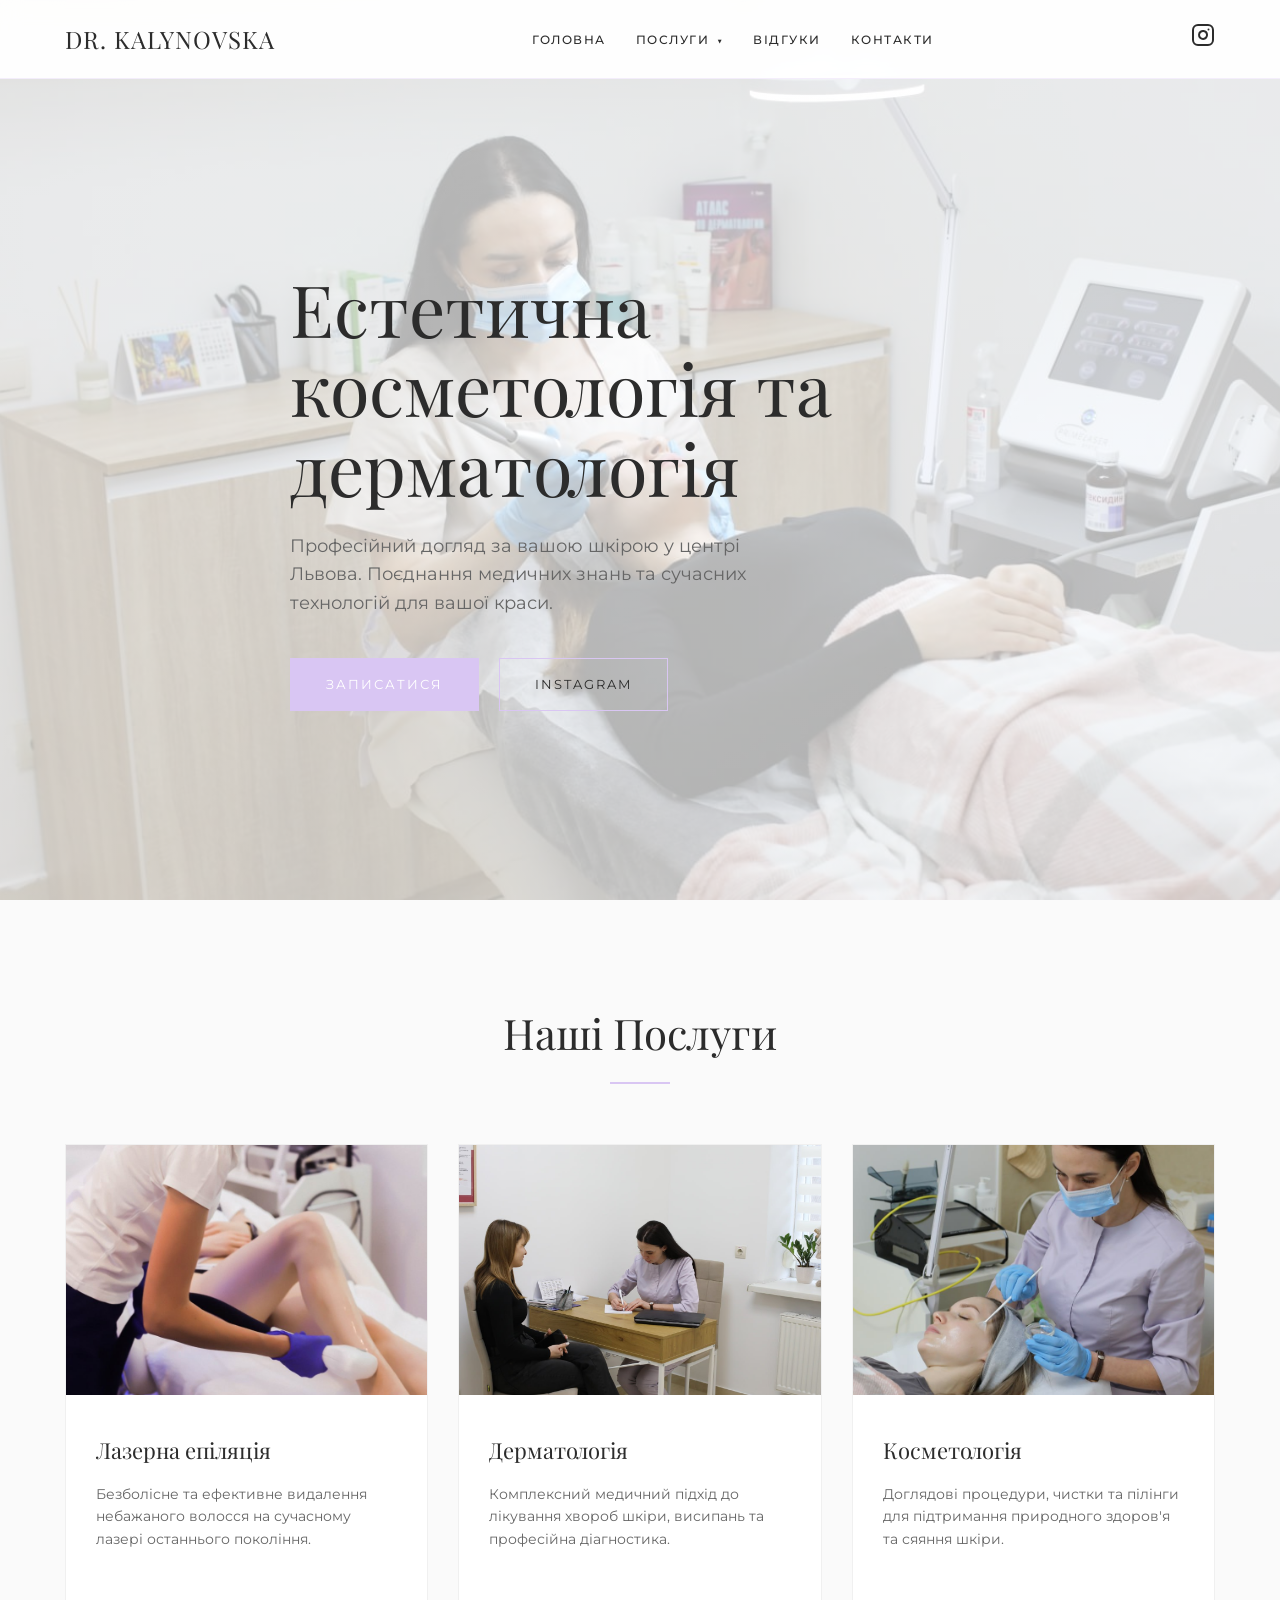
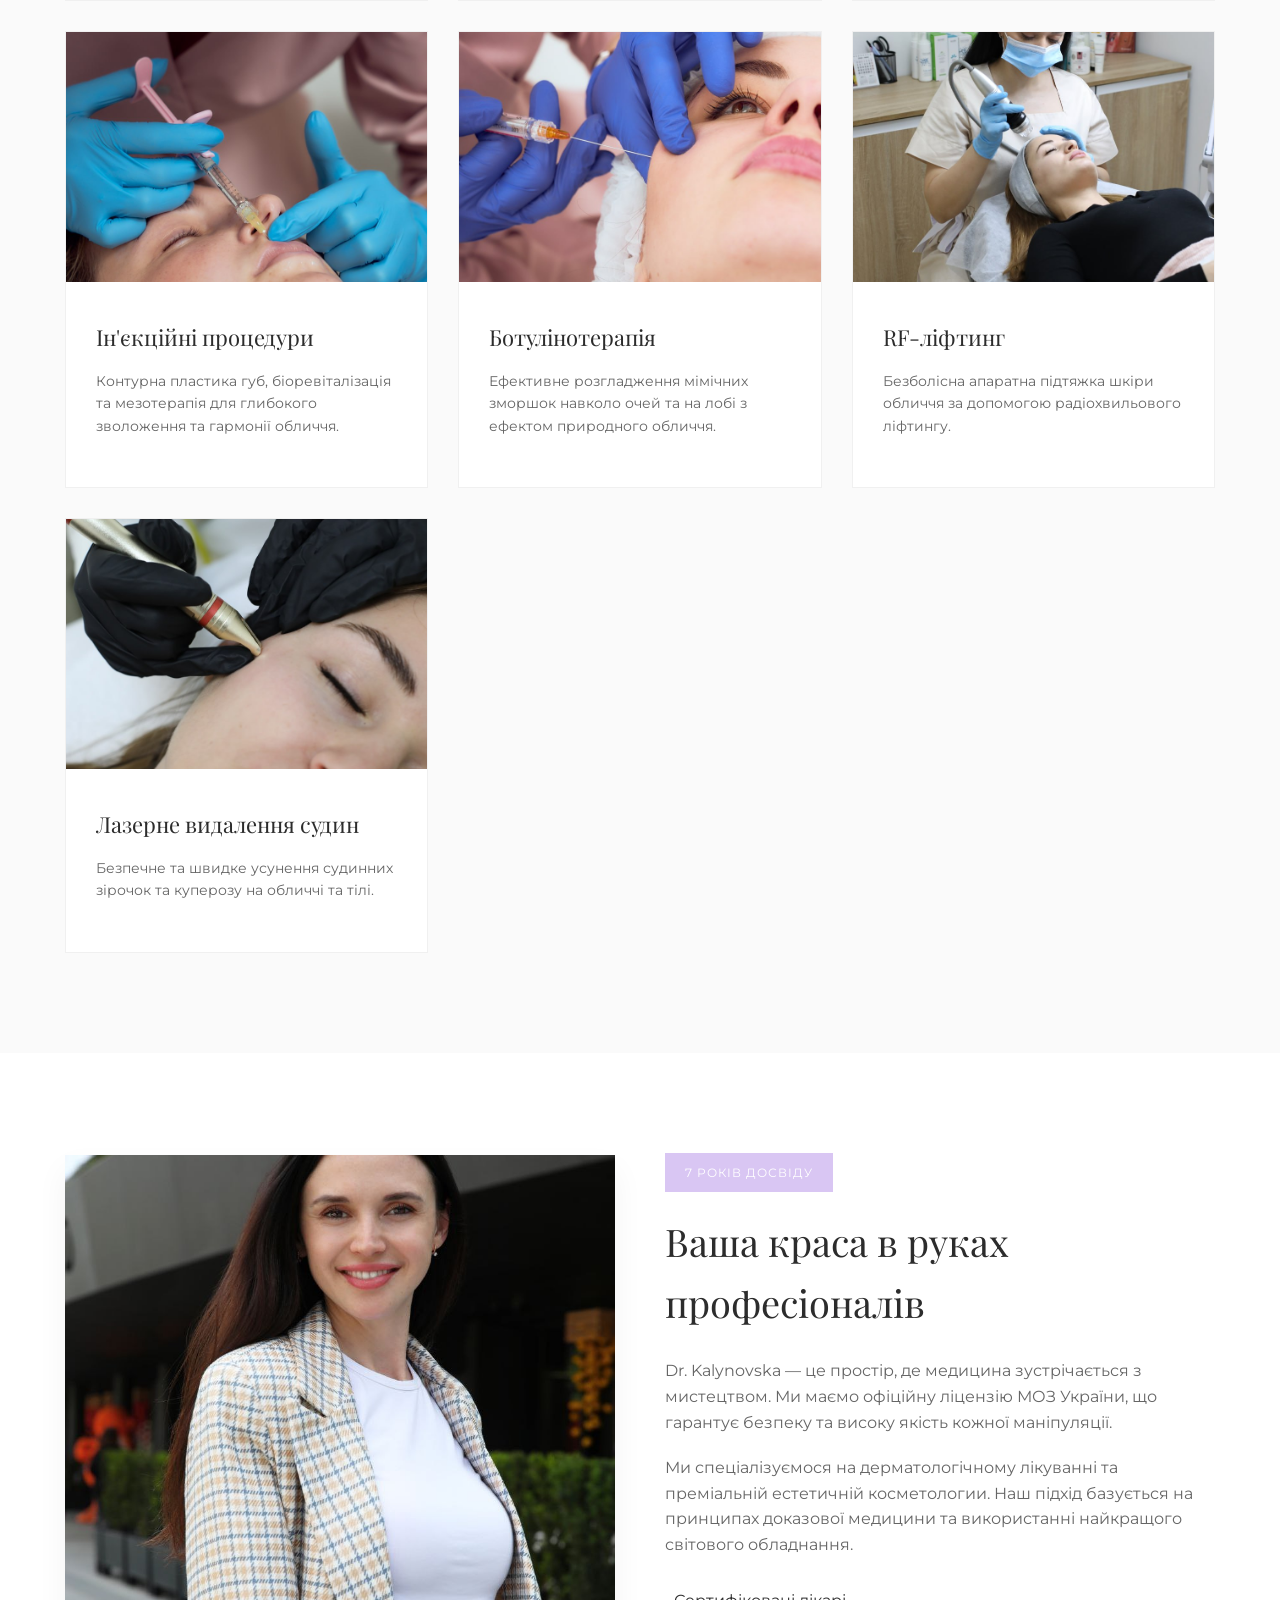
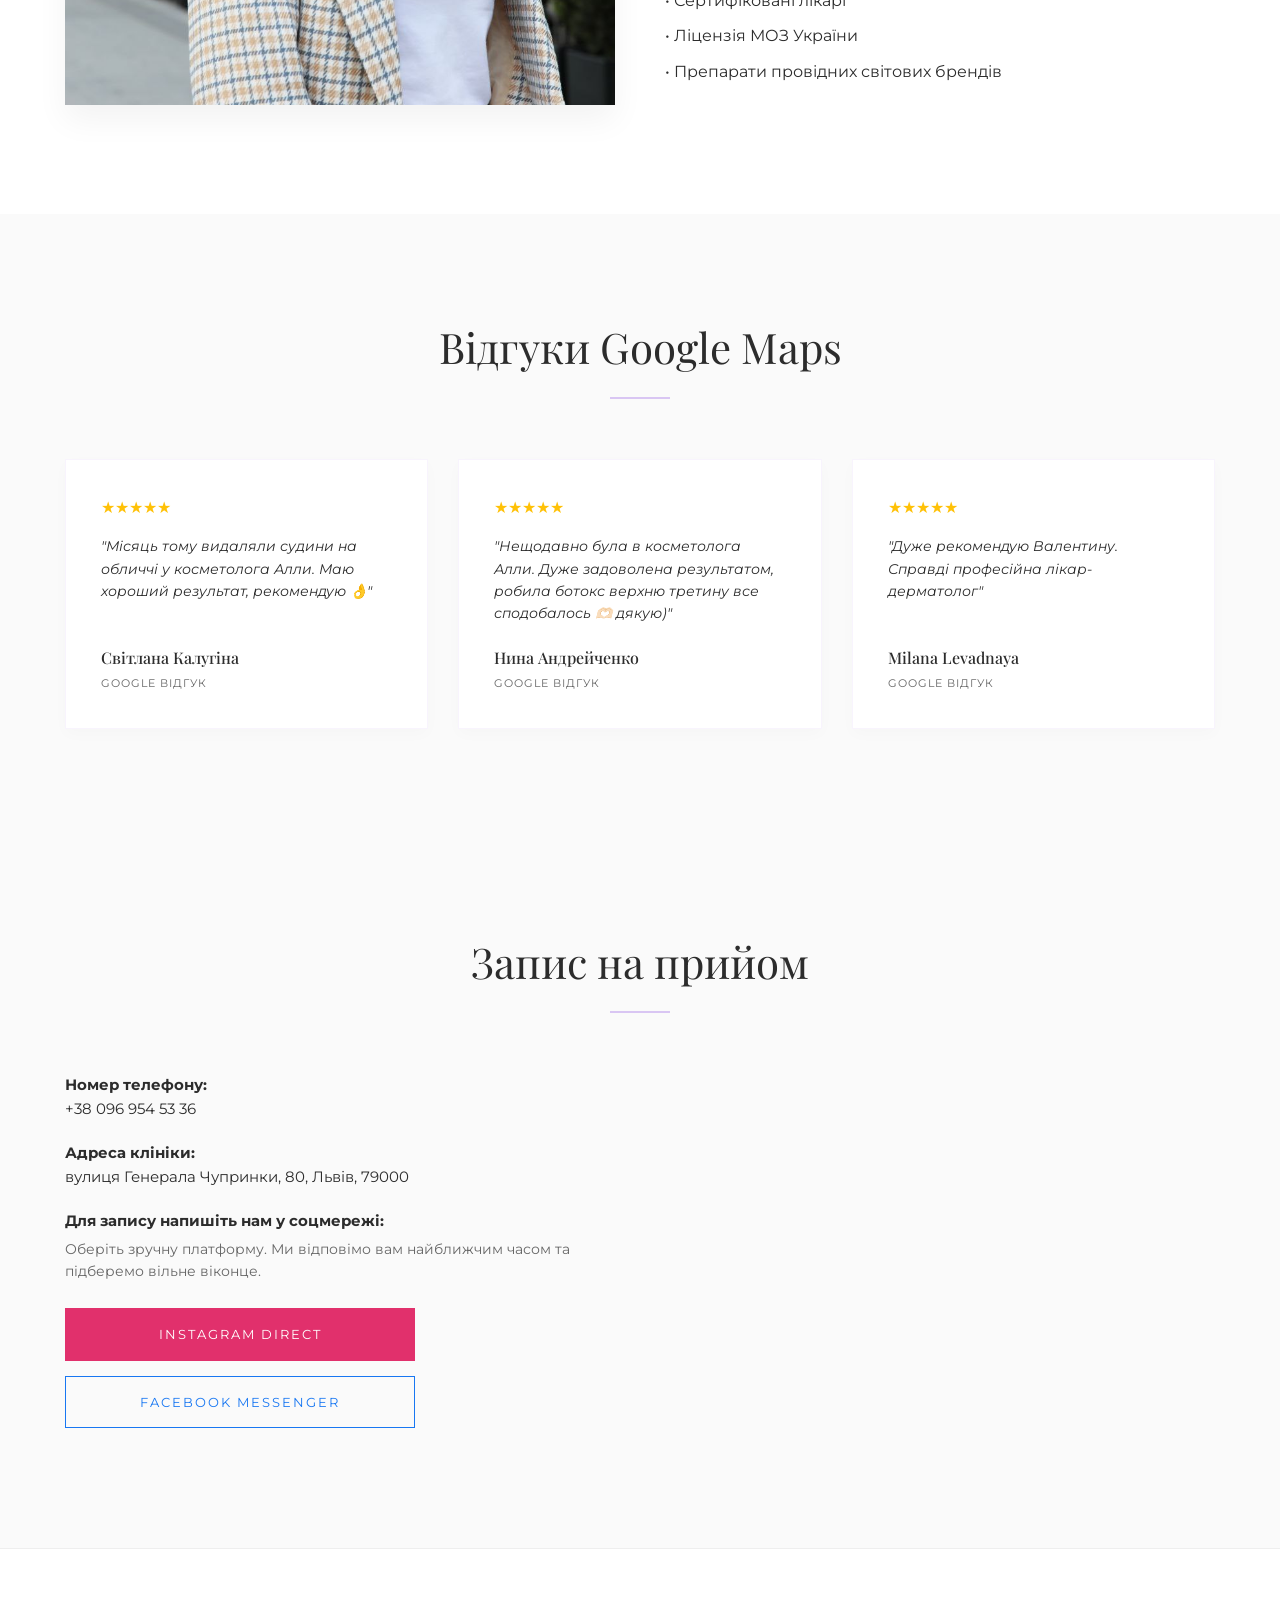
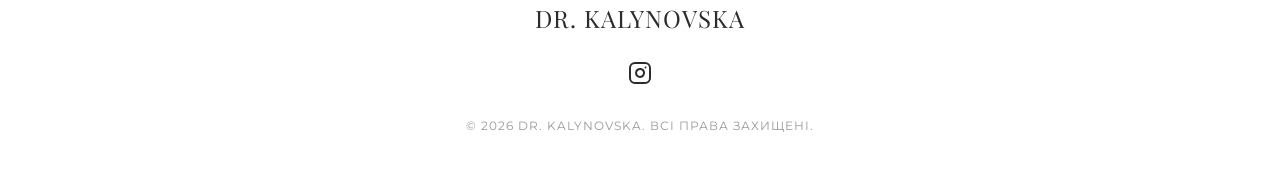
==== index.html @ 3ade848c "Add files via upload" ====
﻿<!DOCTYPE html>
<html lang="uk">

<head>
    <meta charset="UTF-8">
    <meta name="viewport" content="width=device-width, initial-scale=1.0">
    <title>Dr. Kalynovska | Косметологія та Дерматологія Львів</title>
    <link rel="preconnect" href="https://fonts.googleapis.com">
    <link rel="preconnect" href="https://fonts.gstatic.com" crossorigin>
    <link href="https://fonts.googleapis.com/css2?family=Montserrat:wght@300;400;500&family=Playfair+Display:ital,wght@0,400;0,600;1,400&display=swap" rel="stylesheet">
    <link rel="stylesheet" href="style.css">
</head>

<body>
    <nav>
        <div class="container nav-container">
            <a href="index.html" class="logo">DR. KALYNOVSKA</a>

            <div class="menu-toggle" id="mobile-menu">
                <span class="bar"></span>
                <span class="bar"></span>
                <span class="bar"></span>
            </div>

            <ul class="nav-links">
                <li><a href="index.html">Головна</a></li>
                <li class="dropdown">
                    <a href="services/index.html" class="dropdown-toggle">Послуги <span class="arrow">▼</span></a>
                    <ul class="dropdown-menu">
                        <li><a href="services/laser-epilation.html">Лазерна епіляція</a></li>
                        <li><a href="services/dermatology.html">Дерматологія</a></li>
                        <li><a href="services/cosmetology.html">Косметологія</a></li>
                        <li><a href="services/injections.html">Ін'єкційні процедури</a></li>
                        <li><a href="services/botox.html">Ботулінотерапія</a></li>
                        <li><a href="services/rf-lifting.html">RF-ліфтинг</a></li>
                        <li><a href="services/vessel-removal.html">Видалення судин</a></li>
                    </ul>
                </li>
                <li><a href="#reviews">Відгуки</a></li>
                <li><a href="#contact">Контакти</a></li>
            </ul>

            <a href="https://www.instagram.com/dr.kalynovska_/" target="_blank" class="instagram-link">
                <svg width="24" height="24" viewBox="0 0 24 24" fill="none" stroke="currentColor" stroke-width="2" stroke-linecap="round" stroke-linejoin="round">
                    <rect x="2" y="2" width="20" height="20" rx="5" ry="5"></rect>
                    <path d="M16 11.37A4 4 0 1 1 12.63 8 4 4 0 0 1 16 11.37z"></path>
                    <line x1="17.5" y1="6.5" x2="17.51" y2="6.5"></line>
                </svg>
            </a>
        </div>
    </nav>

    <section class="hero" style="background: linear-gradient(rgba(255, 255, 255, 0.7), rgba(255, 255, 255, 0.7)), url('photos.jpg/3.jpg') center/cover;">
        <div class="container">
            <div class="hero-content reveal">
                <h1>Естетична косметологія та дерматологія</h1>
                <p>Професійний догляд за вашою шкірою у центрі Львова. Поєднання медичних знань та сучасних технологій для вашої краси.</p>
                <div class="hero-btns">
                    <a href="#contact" class="btn btn-primary">Записатися</a>
                    <a href="https://www.instagram.com/dr.kalynovska_/" target="_blank" class="btn btn-outline">Instagram</a>
                </div>
            </div>
        </div>
    </section>

    <section id="services" class="services section-padding">
        <div class="container">
            <div class="section-title reveal">
                <h2>Наші Послуги</h2>
                <div class="divider"></div>
            </div>

            <div class="services-grid">
                <a href="services/laser-epilation.html" class="service-card reveal">
                    <img src="photos.jpg/9.jpg" alt="Лазерна епіляція" class="service-img">
                    <div class="service-info">
                        <h3>Лазерна епіляція</h3>
                        <p>Безболісне та ефективне видалення небажаного волосся на сучасному лазері останнього покоління.</p>
                    </div>
                </a>

                <a href="services/dermatology.html" class="service-card reveal">
                    <img src="photos.jpg/5.jpg" alt="Дерматологія" class="service-img">
                    <div class="service-info">
                        <h3>Дерматологія</h3>
                        <p>Комплексний медичний підхід до лікування хвороб шкіри, висипань та професійна діагностика.</p>
                    </div>
                </a>

                <a href="services/cosmetology.html" class="service-card reveal">
                    <img src="photos.jpg/1.jpg" alt="Косметологія" class="service-img">
                    <div class="service-info">
                        <h3>Косметологія</h3>
                        <p>Доглядові процедури, чистки та пілінги для підтримання природного здоров'я та сяяння шкіри.</p>
                    </div>
                </a>

                <a href="services/injections.html" class="service-card reveal">
                    <img src="photos.jpg/16.jpg" alt="Ін'єкційні процедури" class="service-img">
                    <div class="service-info">
                        <h3>Ін'єкційні процедури</h3>
                        <p>Контурна пластика губ, біоревіталізація та мезотерапія для глибокого зволоження та гармонії обличчя.</p>
                    </div>
                </a>

                <a href="services/botox.html" class="service-card reveal">
                    <img src="photos.jpg/18.jpg" alt="Ботулінотерапія" class="service-img">
                    <div class="service-info">
                        <h3>Ботулінотерапія</h3>
                        <p>Ефективне розгладження мімічних зморшок навколо очей та на лобі з ефектом природного обличчя.</p>
                    </div>
                </a>

                <a href="services/rf-lifting.html" class="service-card reveal">
                    <img src="photos.jpg/7.jpg" alt="RF-ліфтинг" class="service-img">
                    <div class="service-info">
                        <h3>RF-ліфтинг</h3>
                        <p>Безболісна апаратна підтяжка шкіри обличчя за допомогою радіохвильового ліфтингу.</p>
                    </div>
                </a>

                <a href="services/vessel-removal.html" class="service-card reveal">
                    <img src="photos.jpg/6.jpg" alt="Видалення судин" class="service-img">
                    <div class="service-info">
                        <h3>Лазерне видалення судин</h3>
                        <p>Безпечне та швидке усунення судинних зірочок та куперозу на обличчі та тілі.</p>
                    </div>
                </a>
            </div>
        </div>
    </section>

    <section id="about" class="section-padding">
        <div class="container">
            <div class="about">
                <div class="about-image reveal">
                    <img src="photos.jpg/11.jpg" alt="Dr. Kalynovska">
                </div>
                <div class="about-text reveal">
                    <span class="experience-badge">7 РОКІВ ДОСВІДУ</span>
                    <h2>Ваша краса в руках професіоналів</h2>
                    <p>Dr. Kalynovska — це простір, де медицина зустрічається з мистецтвом. Ми маємо офіційну ліцензію МОЗ України, що гарантує безпеку та високу якість кожної маніпуляції.</p>
                    <p>Ми спеціалізуємося на дерматологічному лікуванні та преміальній естетичній косметологии. Наш підхід базується на принципах доказової медицини та використанні найкращого світового обладнання.</p>
                    <ul>
                        <li>• Сертифіковані лікарі</li>
                        <li>• Ліцензія МОЗ України</li>
                        <li>• Препарати провідних світових брендів</li>
                    </ul>
                </div>
            </div>
        </div>
    </section>

    <section id="reviews" class="reviews-section section-padding">
        <div class="container">
            <div class="section-title reveal">
                <h2>Відгуки Google Maps</h2>
                <div class="divider"></div>
            </div>
            
            <div class="reviews-grid">
                <div class="review-card reveal">
                    <div class="review-stars">★★★★★</div>
                    <p class="review-text">"Місяць тому видаляли судини на обличчі у косметолога Алли. Маю хороший результат, рекомендую 👌"</p>
                    <h4 class="review-author">Світлана Калугіна</h4>
                    <span class="review-date">Google відгук</span>
                </div>

                <div class="review-card reveal">
                    <div class="review-stars">★★★★★</div>
                    <p class="review-text">"Нещодавно була в косметолога Алли. Дуже задоволена результатом, робила ботокс верхню третину все сподобалось 🫶🏻 дякую)"</p>
                    <h4 class="review-author">Нина Андрейченко</h4>
                    <span class="review-date">Google відгук</span>
                </div>

                <div class="review-card reveal">
                    <div class="review-stars">★★★★★</div>
                    <p class="review-text">"Дуже рекомендую Валентину. Справді професійна лікар-дерматолог"</p>
                    <h4 class="review-author">Milana Levadnaya</h4>
                    <span class="review-date">Google відгук</span>
                </div>
            </div>
        </div>
    </section>

    <section id="contact" class="contact section-padding">
        <div class="container">
            <div class="section-title reveal">
                <h2>Запис на прийом</h2>
                <div class="divider"></div>
            </div>

            <div class="contact-container">
                <div class="contact-info reveal">
                    <div class="info-item">
                        <strong>Номер телефону:</strong><br>
                        <a href="tel:+380969545336">+38 096 954 53 36</a>
                    </div>
                    <div class="info-item">
                        <strong>Адреса клініки:</strong><br>
                        вулиця Генерала Чупринки, 80, Львів, 79000
                    </div>
                    <div class="info-item">
                        <strong>Для запису напишіть нам у соцмережі:</strong><br>
                        <p class="contact-desc">Оберіть зручну платформу. Ми відповімо вам найближчим часом та підберемо вільне віконце.</p>
                        <div class="cta-social-btns">
                            <a href="https://www.instagram.com/dr.kalynovska_/" target="_blank" class="btn btn-primary btn-insta">Instagram Direct</a>
                            <a href="https://www.facebook.com/dr.kalynovska/?ref=NONE_xav_ig_profile_page_web#" target="_blank" class="btn btn-outline btn-fb">Facebook Messenger</a>
                        </div>
                    </div>
                </div>

                <div class="contact-map reveal">
                    <div class="map-container">
                        <iframe src="https://www.google.com/maps/embed?pb=!1m18!1m12!1m3!1d2573.575631248!2d24.004169576856!3d49.83162793132717!2m3!1f0!2f0!3f0!3m2!1i1024!2i768!4f13.1!3m3!1m2!1s0x473add70140e9d4d%3A0x6a2c27076878b668!2z0LLRg9C70LjRhtGPINCT0LXQvdC10YDQsNC70LAg0KfRg9C_0YDQuNC90LrQuCwgODAsINCb0YzQstGW0LIsINCb0YzQstGW0LLRgdGM0LrQsCDQvtCx0LvQsNGB0YLRjCwgNzkwMDA!5e0!3m2!1suk!2sua!4v1700000000000!5m2!1suk!2sua" width="100%" height="100%" allowfullscreen="" loading="lazy"></iframe>
                    </div>
                </div>
            </div>
        </div>
    </section>

    <footer>
        <div class="container">
            <div class="logo">DR. KALYNOVSKA</div>
            <div class="social-links">
                <a href="https://www.instagram.com/dr.kalynovska_/" target="_blank" class="instagram-link">
                    <svg width="24" height="24" viewBox="0 0 24 24" fill="none" stroke="currentColor" stroke-width="2" stroke-linecap="round" stroke-linejoin="round">
                        <rect x="2" y="2" width="20" height="20" rx="5" ry="5"></rect>
                        <path d="M16 11.37A4 4 0 1 1 12.63 8 4 4 0 0 1 16 11.37z"></path>
                        <line x1="17.5" y1="6.5" x2="17.51" y2="6.5"></line>
                    </svg>
                </a>
            </div>
            <p>© 2026 DR. KALYNOVSKA. ВСІ ПРАВА ЗАХИЩЕНІ.</p>
        </div>
    </footer>

    <script src="script.js"></script>
</body>

</html>
---- style.css ----
/* Root Variables */
:root {
    --primary-white: #ffffff;
    --accent-purple: #d9c6f3;
    --accent-purple-dark: #c4ade6;
    --text-dark: #2c2c2c;
    --text-gray: #666666;
    --bg-soft: #fafafa;
    --transition: all 0.4s cubic-bezier(0.165, 0.84, 0.44, 1);
}

/* Global */
* {
    margin: 0;
    padding: 0;
    box-sizing: border-box;
}

body {
    font-family: 'Montserrat', sans-serif;
    color: var(--text-dark);
    background-color: var(--primary-white);
    line-height: 1.6;
    overflow-x: hidden;
}

h1,
h2,
h3 {
    font-family: 'Playfair Display', serif;
    font-weight: 400;
}

a {
    text-decoration: none;
    color: inherit;
    transition: var(--transition);
}

ul {
    list-style: none;
}

.container {
    max-width: 1200px;
    margin: 0 auto;
    padding: 0 25px;
}

.section-padding {
    padding: 100px 0;
}

.btn {
    display: inline-block;
    padding: 15px 35px;
    border-radius: 0;
    font-size: 13px;
    letter-spacing: 2px;
    text-transform: uppercase;
    cursor: pointer;
    transition: var(--transition);
    border: 1px solid transparent;
}

.btn-primary {
    background-color: var(--accent-purple);
    color: white;
}

.btn-primary:hover {
    background-color: var(--accent-purple-dark);
    transform: translateY(-2px);
}

.btn-outline {
    border: 1px solid var(--accent-purple);
    color: var(--text-dark);
}

.btn-outline:hover {
    background-color: var(--accent-purple);
    color: white;
}

.section-title {
    text-align: center;
    margin-bottom: 60px;
}

.section-title h2 {
    font-size: 42px;
    margin-bottom: 15px;
}

.section-title .divider {
    width: 60px;
    height: 2px;
    background: var(--accent-purple);
    margin: 0 auto;
}

/* Navigation */
nav {
    position: fixed;
    top: 0;
    width: 100%;
    padding: 20px 0;
    background: rgba(255, 255, 255, 0.95);
    backdrop-filter: blur(10px);
    z-index: 1000;
    border-bottom: 1px solid rgba(217, 198, 243, 0.3);
}

.nav-container {
    display: flex;
    justify-content: space-between;
    align-items: center;
}

.logo {
    font-family: 'Playfair Display', serif;
    font-size: 24px;
    letter-spacing: 1px;
}

.nav-links {
    display: flex;
    gap: 30px;
}

.nav-links a {
    font-size: 12px;
    text-transform: uppercase;
    letter-spacing: 1.5px;
    font-weight: 500;
}

.nav-links a:hover {
    color: var(--accent-purple-dark);
}

.menu-toggle {
    display: none;
}

/* Hero */
.hero {
    height: 100vh;
    display: flex;
    align-items: center;
    background: linear-gradient(rgba(255, 255, 255, 0.7), rgba(255, 255, 255, 0.7)),
        url('https://images.unsplash.com/photo-1512290923902-8a9f81dc236c?auto=format&fit=crop&q=80&w=2000') center/cover;
    padding-top: 80px;
}

.hero-content {
    max-width: 700px;
}

.hero h1 {
    font-size: clamp(40px, 6vw, 72px);
    line-height: 1.1;
    margin-bottom: 25px;
}

.hero p {
    font-size: 18px;
    color: var(--text-gray);
    margin-bottom: 40px;
    max-width: 500px;
}

.hero-btns {
    display: flex;
    gap: 20px;
}

/* Services */
.services {
    background-color: var(--bg-soft);
}

.services-grid {
    display: grid;
    grid-template-columns: repeat(auto-fit, minmax(350px, 1fr));
    gap: 30px;
}

.service-card {
    background: var(--primary-white);
    padding: 0;
    transition: var(--transition);
    overflow: hidden;
    border: 1px solid #f0f0f0;
}

.service-card:hover {
    transform: translateY(-10px);
    box-shadow: 0 20px 40px rgba(0, 0, 0, 0.05);
}

.service-img {
    height: 250px;
    background-color: #eee;
    width: 100%;
    object-fit: cover;
    background-position: center;
}

.service-info {
    padding: 30px;
}

.service-info h3 {
    font-size: 22px;
    margin-bottom: 15px;
}

.service-info p {
    font-size: 14px;
    color: var(--text-gray);
    margin-bottom: 20px;
}

/* Prices */
.price-section {
    background-color: var(--primary-white);
}

.price-table {
    max-width: 800px;
    margin: 0 auto;
}

.price-item {
    display: flex;
    justify-content: space-between;
    align-items: baseline;
    padding: 20px 0;
    border-bottom: 1px solid #eee;
}

.price-name {
    font-weight: 400;
    font-size: 17px;
}

.price-dots {
    flex-grow: 1;
    border-bottom: 1px dotted #ccc;
    margin: 0 15px;
}

.price-value {
    font-weight: 500;
    color: var(--text-dark);
}

/* About */
.about {
    display: flex;
    align-items: center;
    flex-wrap: wrap;
    gap: 50px;
}

.about-image {
    flex: 1;
    min-width: 300px;
    height: 600px;
    background: url('https://images.unsplash.com/photo-1594824476967-48c8b964273f?auto=format&fit=crop&q=80&w=1000') center/cover;
}

.about-text {
    flex: 1;
    min-width: 300px;
}

.experience-badge {
    display: inline-block;
    background: var(--accent-purple);
    color: white;
    padding: 10px 20px;
    margin-bottom: 20px;
    font-size: 12px;
    letter-spacing: 1px;
}

.about-text h2 {
    font-size: 38px;
    margin-bottom: 25px;
}

.about-text p {
    margin-bottom: 20px;
    color: var(--text-gray);
}

.about-text p:last-of-type {
    margin-bottom: 30px;
}

.about-text ul {
    margin-bottom: 30px;
}

.about-text li {
    margin-bottom: 10px;
}

/* Contact */
.contact {
    background-color: var(--bg-soft);
}

.contact-container {
    display: grid;
    grid-template-columns: 1fr 1fr;
    gap: 60px;
}

.contact-form input,
.contact-form textarea {
    width: 100%;
    padding: 15px;
    margin-bottom: 20px;
    border: 1px solid #ddd;
    background: transparent;
    font-family: inherit;
}

.contact-form input:focus,
.contact-form textarea:focus {
    outline: none;
    border-color: var(--accent-purple);
}

.contact-form .btn {
    width: 100%;
}

.contact-info h3 {
    margin-bottom: 20px;
}

.info-item {
    margin-bottom: 20px;
    font-size: 15px;
}

.map-container {
    height: 250px;
    width: 100%;
    margin-top: 30px;
    filter: grayscale(1);
}

.map-container iframe {
    border: 0;
}

/* Footer */
footer {
    padding: 50px 0;
    text-align: center;
    border-top: 1px solid #eee;
}

footer .logo {
    margin-bottom: 20px;
}

.social-links {
    margin-bottom: 20px;
    font-size: 24px;
}

.instagram-link:hover {
    color: #E1306C;
}

footer p {
    font-size: 12px;
    color: #999;
    letter-spacing: 1px;
}

/* Animations */
.reveal {
    opacity: 0;
    transform: translateY(30px);
    transition: all 0.8s ease-out;
}

.reveal.active {
    opacity: 1;
    transform: translateY(0);
}

/* Responsive */
@media (max-width: 768px) {
    .hero h1 {
        font-size: 40px;
    }

    .contact-container {
        grid-template-columns: 1fr;
    }

    .about-image {
        height: 400px;
    }

    .hero-btns {
        flex-direction: column;
    }
}
/* ==========================================================================
   Новые стили для Навигации (Dropdown и Мобильное меню)
   ========================================================================== */

/* Элемент списка с выпадающим меню */
.nav-links li {
    position: relative;
}

.dropdown-toggle .arrow {
    font-size: 9px;
    margin-left: 3px;
    display: inline-block;
    transition: var(--transition);
}

/* Выпадающее меню (скрыто по умолчанию) */
.dropdown-menu {
    position: absolute;
    top: 100%;
    left: 0;
    background-color: var(--primary-white);
    box-shadow: 0 10px 30px rgba(0, 0, 0, 0.08);
    border: 1px solid rgba(217, 198, 243, 0.3);
    padding: 15px 0;
    min-width: 240px;
    opacity: 0;
    visibility: hidden;
    transform: translateY(15px);
    transition: var(--transition);
    z-index: 1100;
}

.dropdown-menu li {
    width: 100%;
}

.dropdown-menu a {
    display: block;
    padding: 10px 25px;
    font-size: 11px !important;
    text-transform: none !important;
    letter-spacing: 1px !important;
    color: var(--text-dark);
}

.dropdown-menu a:hover {
    background-color: var(--bg-soft);
    color: var(--accent-purple-dark) !important;
    padding-left: 30px; /* Эффект сдвига при наведении */
}

/* Показ меню при наведении (для ПК) */
@media (min-width: 769px) {
    .dropdown:hover .dropdown-menu {
        opacity: 1;
        visibility: visible;
        transform: translateY(0);
    }
    
    .dropdown:hover .dropdown-toggle .arrow {
        transform: rotate(180deg);
    }
}

/* Мобильная адаптация меню (Замена старого @media (max-width: 768px)) */
@media (max-width: 768px) {
    /* Бургер-иконка */
    .menu-toggle {
        display: flex;
        flex-direction: column;
        justify-content: space-between;
        width: 30px;
        height: 21px;
        cursor: pointer;
        z-index: 1200;
    }

    .menu-toggle .bar {
        height: 2px;
        width: 100%;
        background-color: var(--text-dark);
        transition: var(--transition);
    }

    /* Анимация бургера в крестик */
    .menu-toggle.active .bar:nth-child(1) {
        transform: translateY(9px) rotate(45deg);
    }
    .menu-toggle.active .bar:nth-child(2) {
        opacity: 0;
    }
    .menu-toggle.active .bar:nth-child(3) {
        transform: translateY(-10px) rotate(-45deg);
    }

    /* Мобильная шторка меню */
    .nav-links {
        display: flex;
        position: fixed;
        top: 0;
        right: -100%;
        height: 100vh;
        width: 80%;
        max-width: 320px;
        background: var(--primary-white);
        box-shadow: -10px 0 30px rgba(0,0,0,0.05);
        flex-direction: column;
        justify-content: center;
        align-items: flex-start;
        padding: 50px;
        gap: 25px;
        transition: 0.5s cubic-bezier(0.165, 0.84, 0.44, 1);
        z-index: 1100;
    }

    .nav-links.active {
        right: 0;
    }

    body.menu-open {
        overflow: hidden;
    }

    .nav-links a {
        font-size: 16px;
    }

    /* Выпадающий список на мобилках */
    .dropdown-menu {
        position: relative;
        top: 0;
        box-shadow: none;
        border: none;
        border-left: 2px solid var(--accent-purple);
        margin-left: 10px;
        padding: 5px 0;
        display: none; /* Будет открываться через JS */
        opacity: 1;
        visibility: visible;
        transform: none;
        background: transparent;
    }
    
    .dropdown-menu.open {
        display: block;
    }

    .dropdown-menu a {
        padding: 8px 15px;
        font-size: 14px !important;
    }
}
/* ==========================================================================
   Додаткові стилі для Головної сторінки (Оновлена версія)
   ========================================================================== */

/* Робимо картки послуг посиланнями блочного типу */
.services-grid .service-card {
    display: block;
    color: inherit;
    text-decoration: none;
}

/* Оновлення блоку Про клініку (під реальне фото) */
.about-image {
    background: none !important; /* Прибираємо старий фоновий малюнок із Unsplash */
    height: auto !important;
}

.about-image img {
    width: 100%;
    height: 550px;
    object-fit: cover;
    box-shadow: 0 15px 30px rgba(0,0,0,0.05);
}

/* Блок відгуків */
.reviews-section {
    background-color: var(--bg-soft);
}

.reviews-grid {
    display: grid;
    grid-template-columns: repeat(auto-fit, minmax(280px, 1fr));
    gap: 30px;
}

.review-card {
    background: var(--primary-white);
    padding: 35px;
    border: 1px solid rgba(217, 198, 243, 0.2);
    box-shadow: 0 5px 15px rgba(0,0,0,0.02);
    display: flex;
    flex-direction: column;
}

.review-stars {
    color: #ffc107; /* Красивий золотий колір зірок */
    font-size: 16px;
    margin-bottom: 15px;
}

.review-text {
    font-size: 14px;
    color: var(--text-dark);
    font-style: italic;
    line-height: 1.6;
    margin-bottom: 20px;
    flex-grow: 1;
}

.review-author {
    font-family: 'Playfair Display', serif;
    font-size: 16px;
    font-weight: 500;
    margin-bottom: 5px;
}

.review-date {
    font-size: 11px;
    color: var(--text-gray);
    text-transform: uppercase;
    letter-spacing: 1px;
}

/* Оновлена секція контактів без форми */
.contact-container {
    grid-template-columns: 1fr 1fr;
    align-items: start;
}

.contact-desc {
    font-size: 14px;
    color: var(--text-gray);
    margin-bottom: 25px;
    margin-top: 5px;
}

.cta-social-btns {
    display: flex;
    flex-direction: column;
    gap: 15px;
    max-width: 350px;
}

.cta-social-btns .btn {
    text-align: center;
    width: 100%;
}

.btn-insta {
    background-color: #E1306C !important;
    border-color: #E1306C !important;
    color: white !important;
}

.btn-insta:hover {
    background-color: #c12256 !important;
}

.btn-fb {
    border-color: #1877F2 !important;
    color: #1877F2 !important;
}

.btn-fb:hover {
    background-color: #1877F2 !important;
    color: white !important;
}

.contact-map {
    width: 100%;
}

.contact-map .map-container {
    margin-top: 0;
    height: 350px;
    filter: none; /* Карта буде кольоровою та зручною */
}

/* Адаптація під мобільні екрани */
@media (max-width: 768px) {
    .about-image img {
        height: 380px;
    }
    
    .contact-container {
        grid-template-columns: 1fr;
        gap: 40px;
    }
    
    .cta-social-btns {
        max-width: 100%;
    }
}
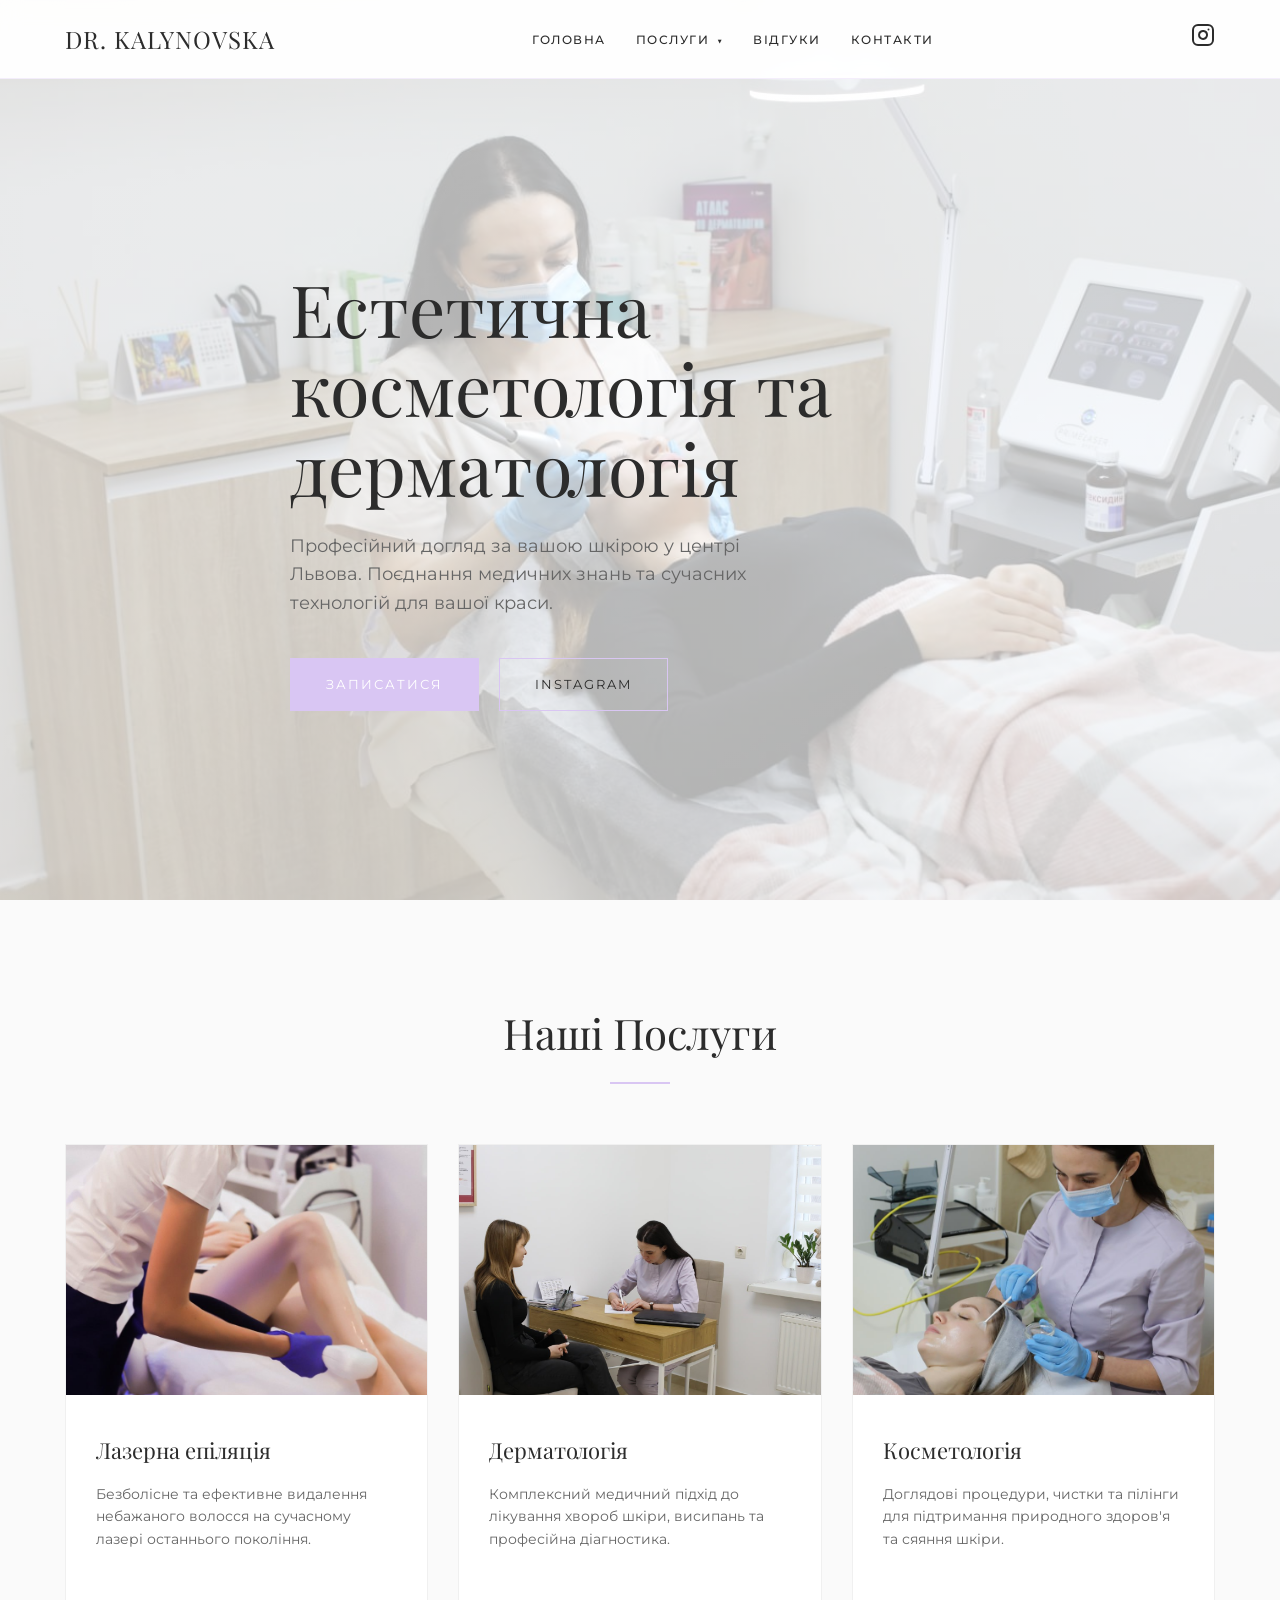
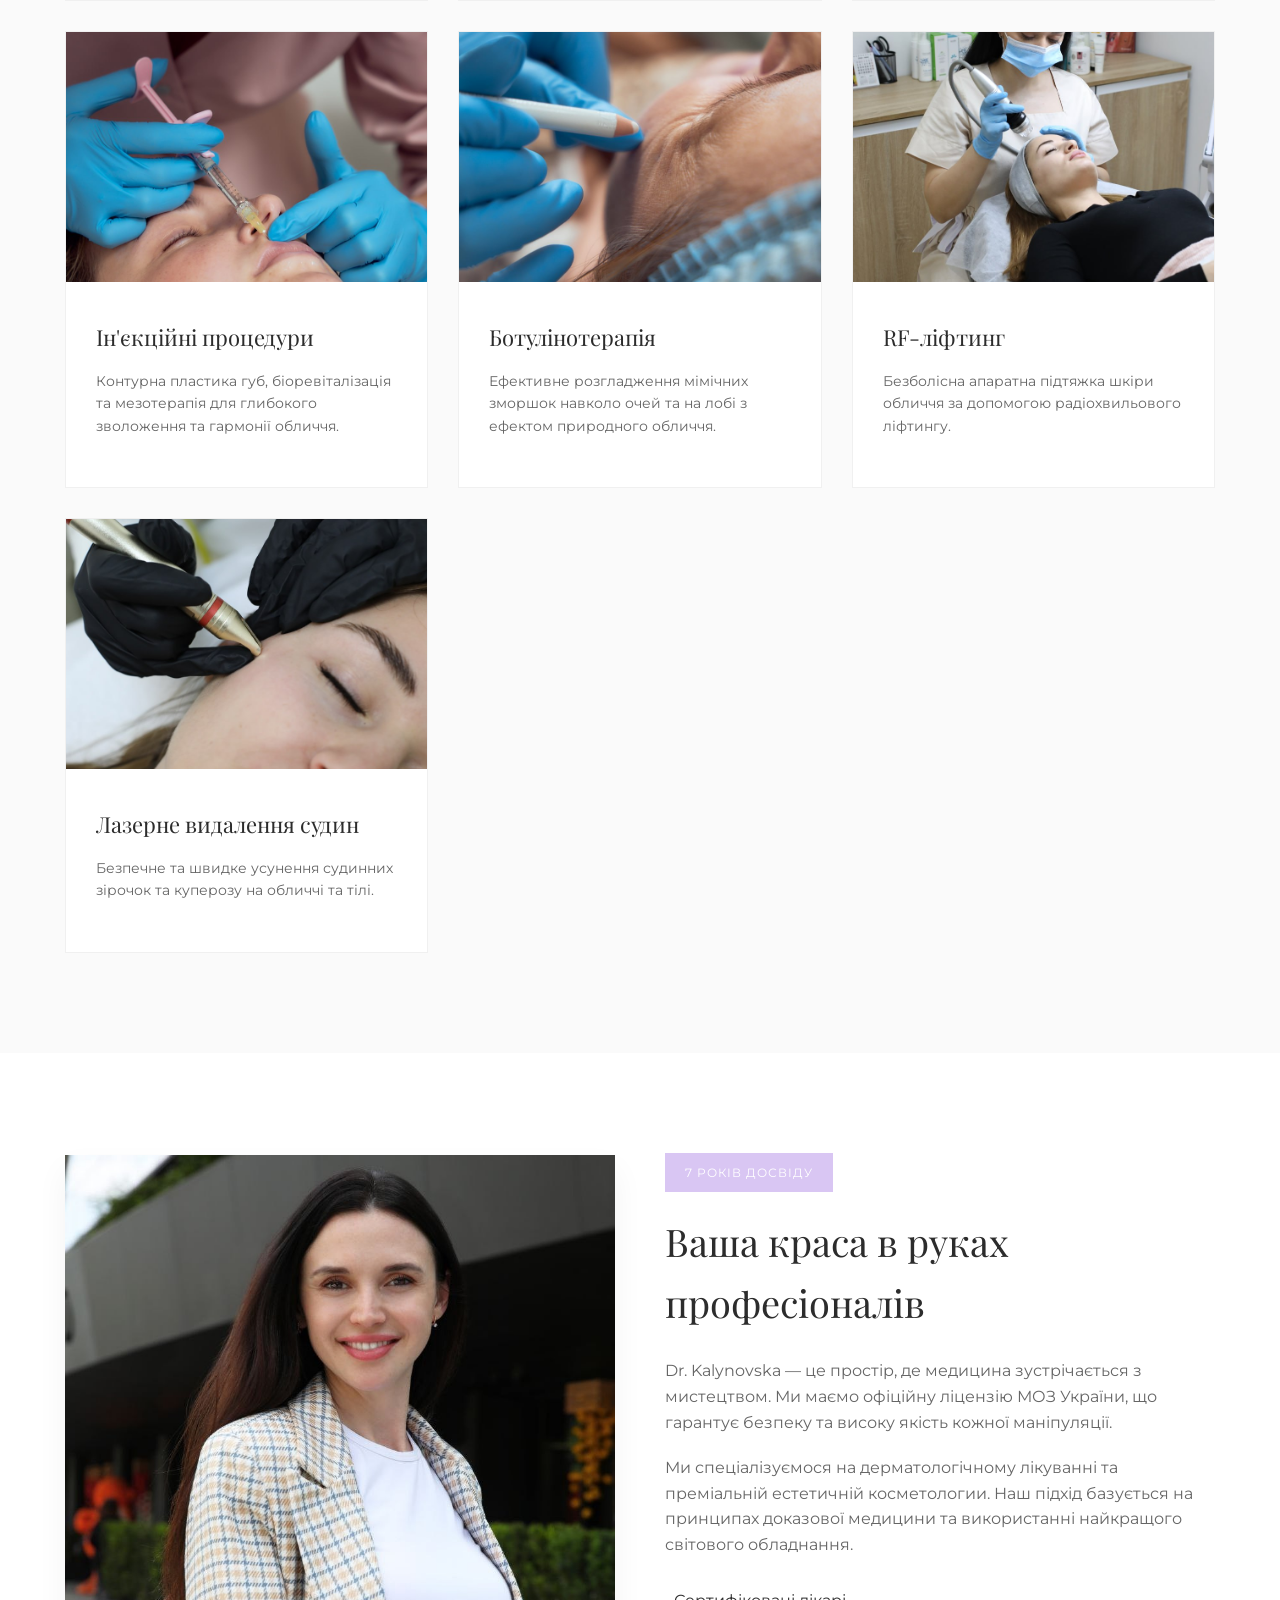
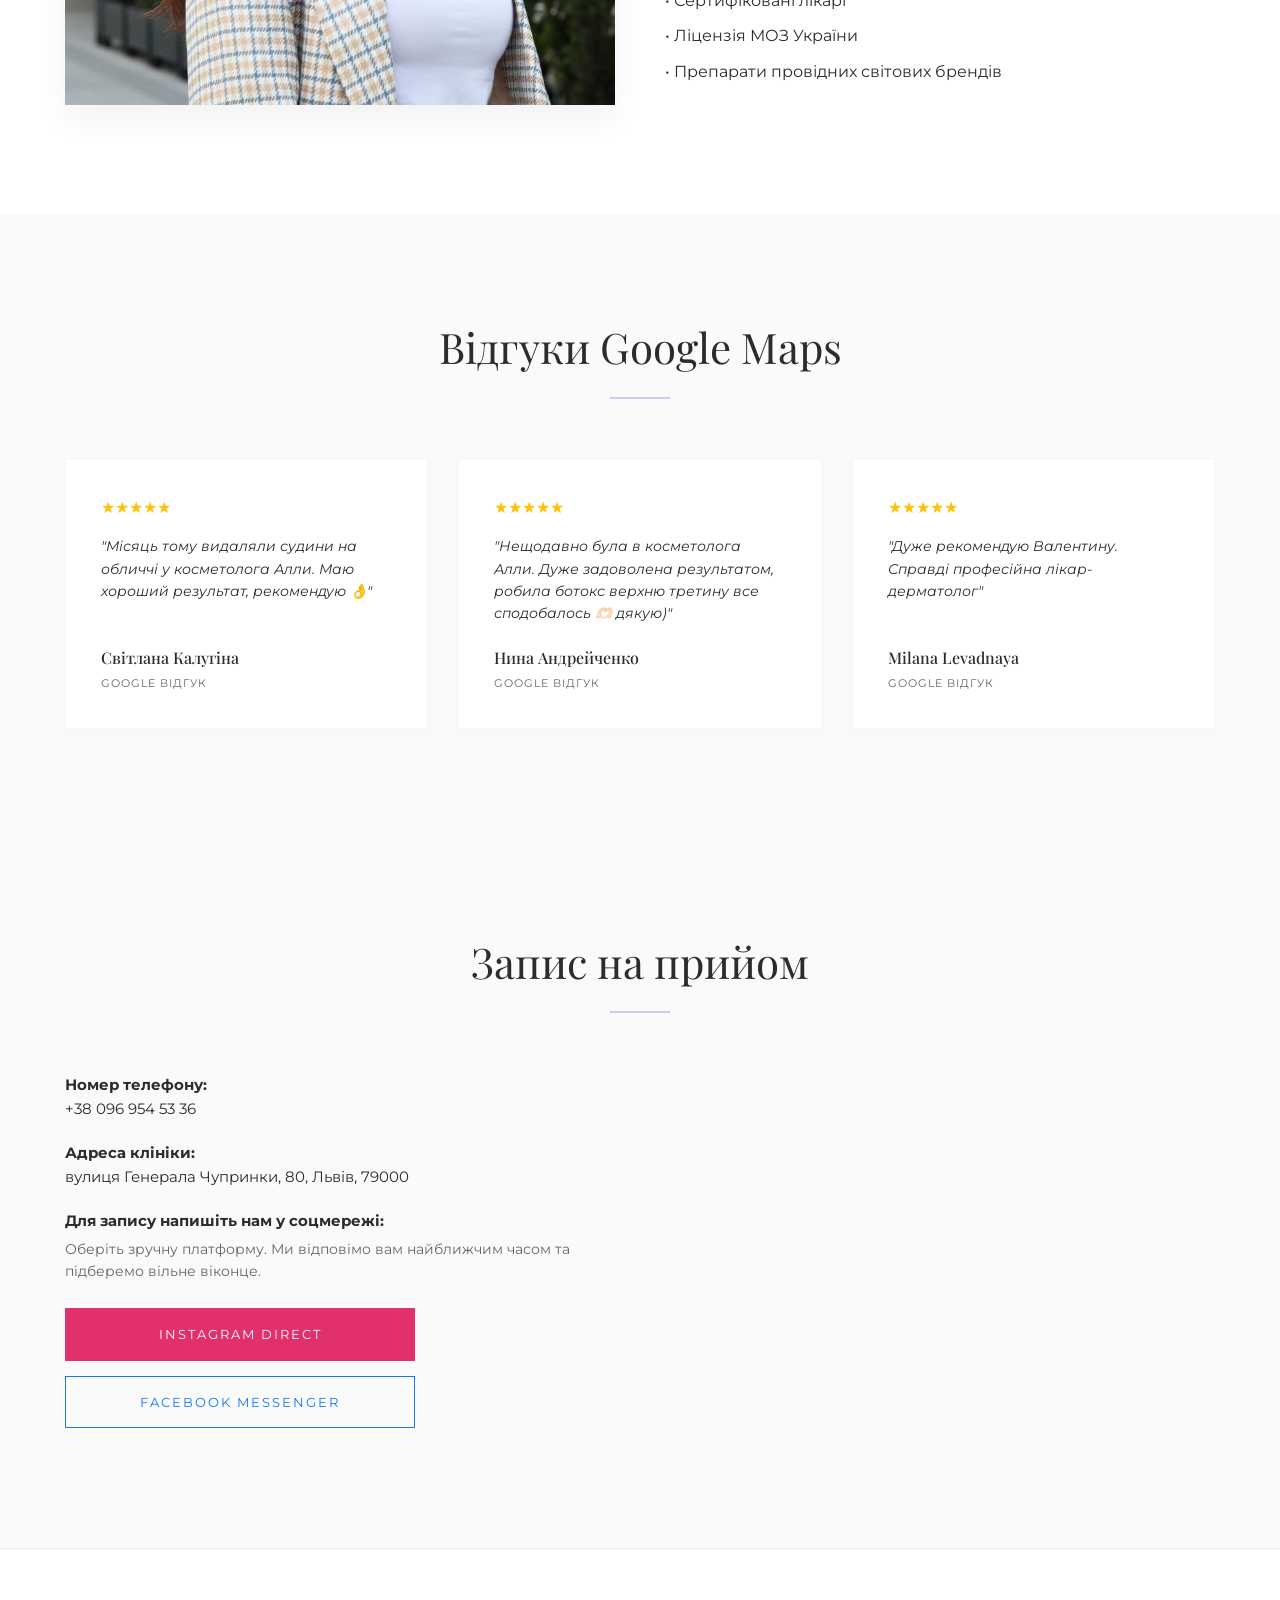
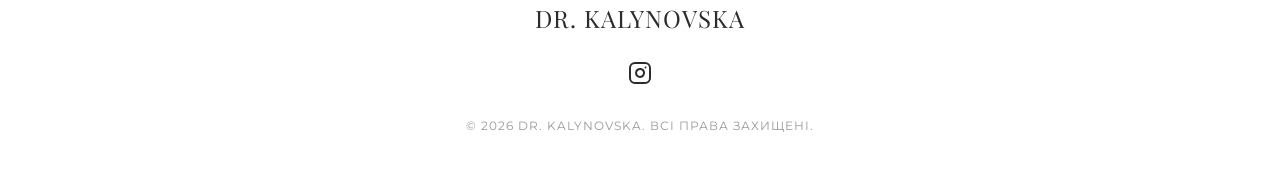
==== commit e8a38a72: "Update index.html" ====
--- a/index.html
+++ b/index.html
@@ -104,7 +104,7 @@
                 </a>
 
                 <a href="services/botox.html" class="service-card reveal">
-                    <img src="photos.jpg/18.jpg" alt="Ботулінотерапія" class="service-img">
+                    <img src="photos.jpg/17.jpg" alt="Ботулінотерапія" class="service-img">
                     <div class="service-info">
                         <h3>Ботулінотерапія</h3>
                         <p>Ефективне розгладження мімічних зморшок навколо очей та на лобі з ефектом природного обличчя.</p>
@@ -238,4 +238,4 @@
     <script src="script.js"></script>
 </body>
 
-</html>+</html>
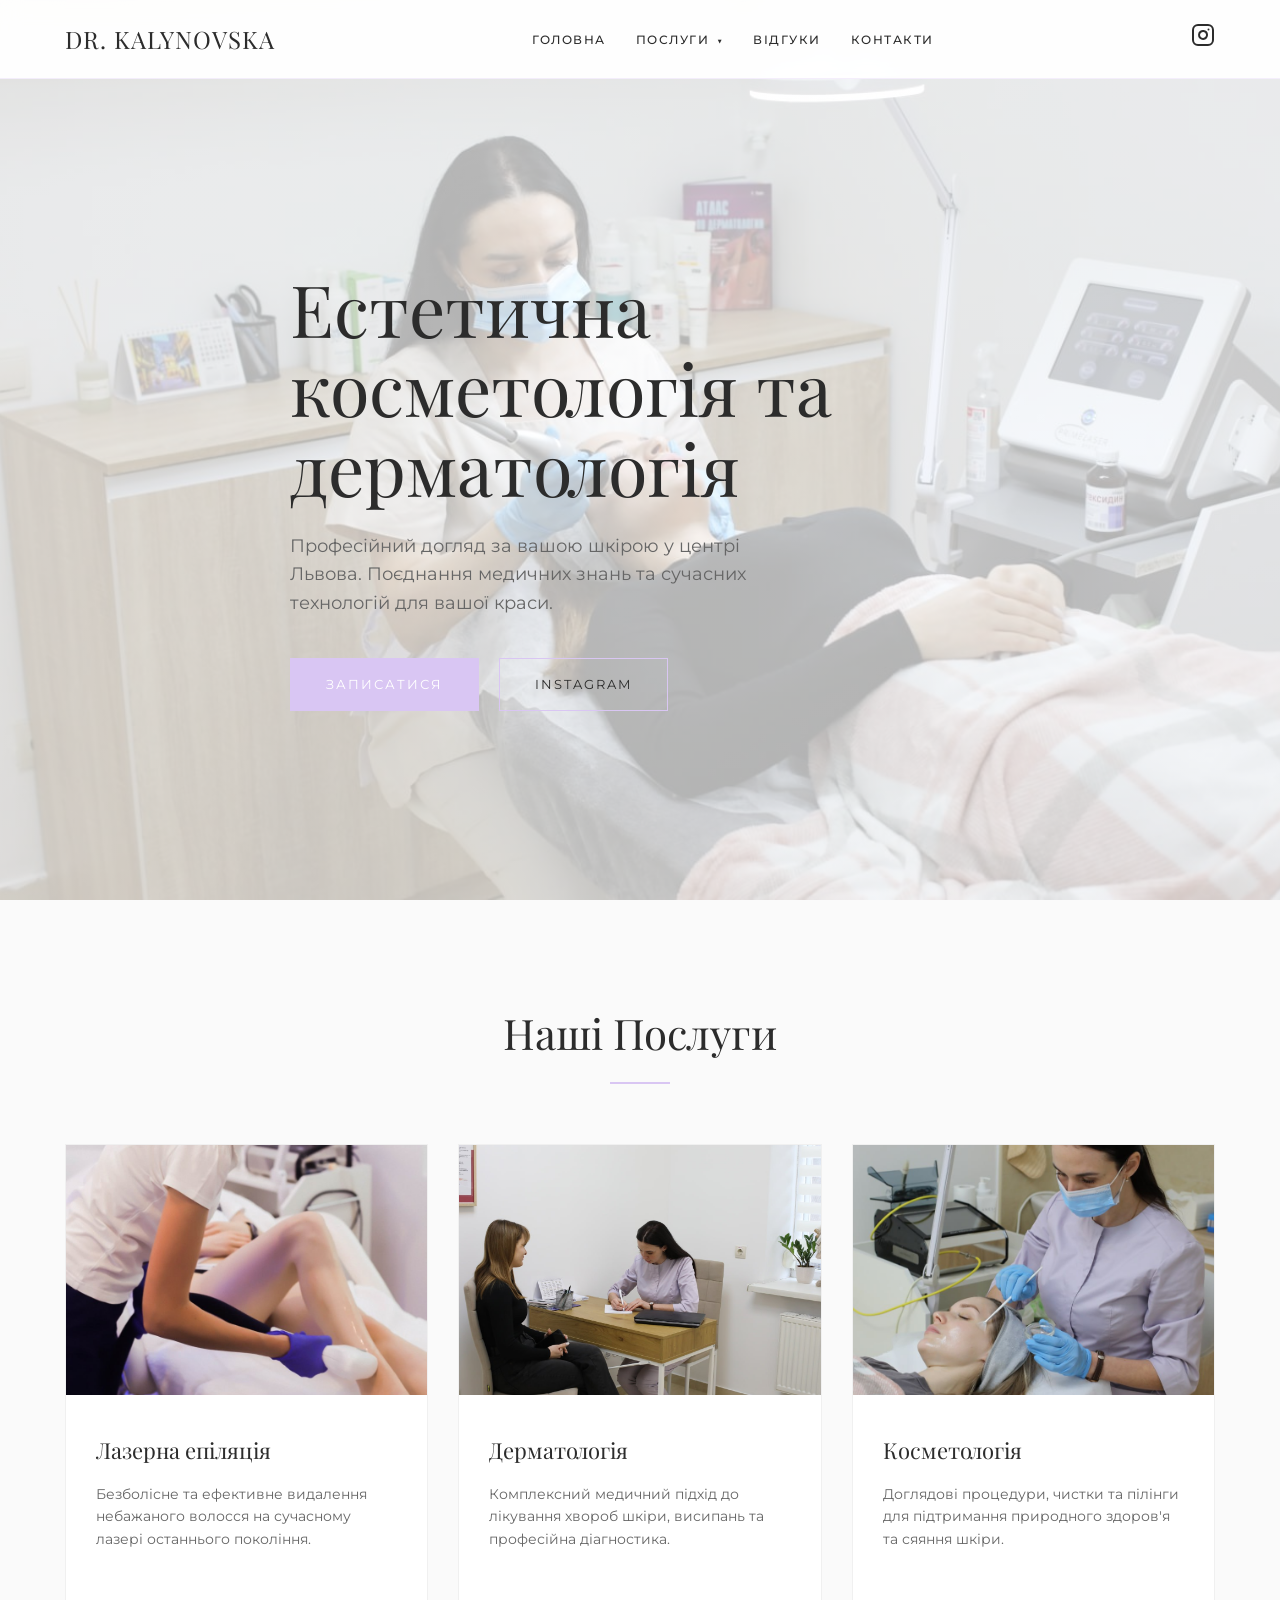
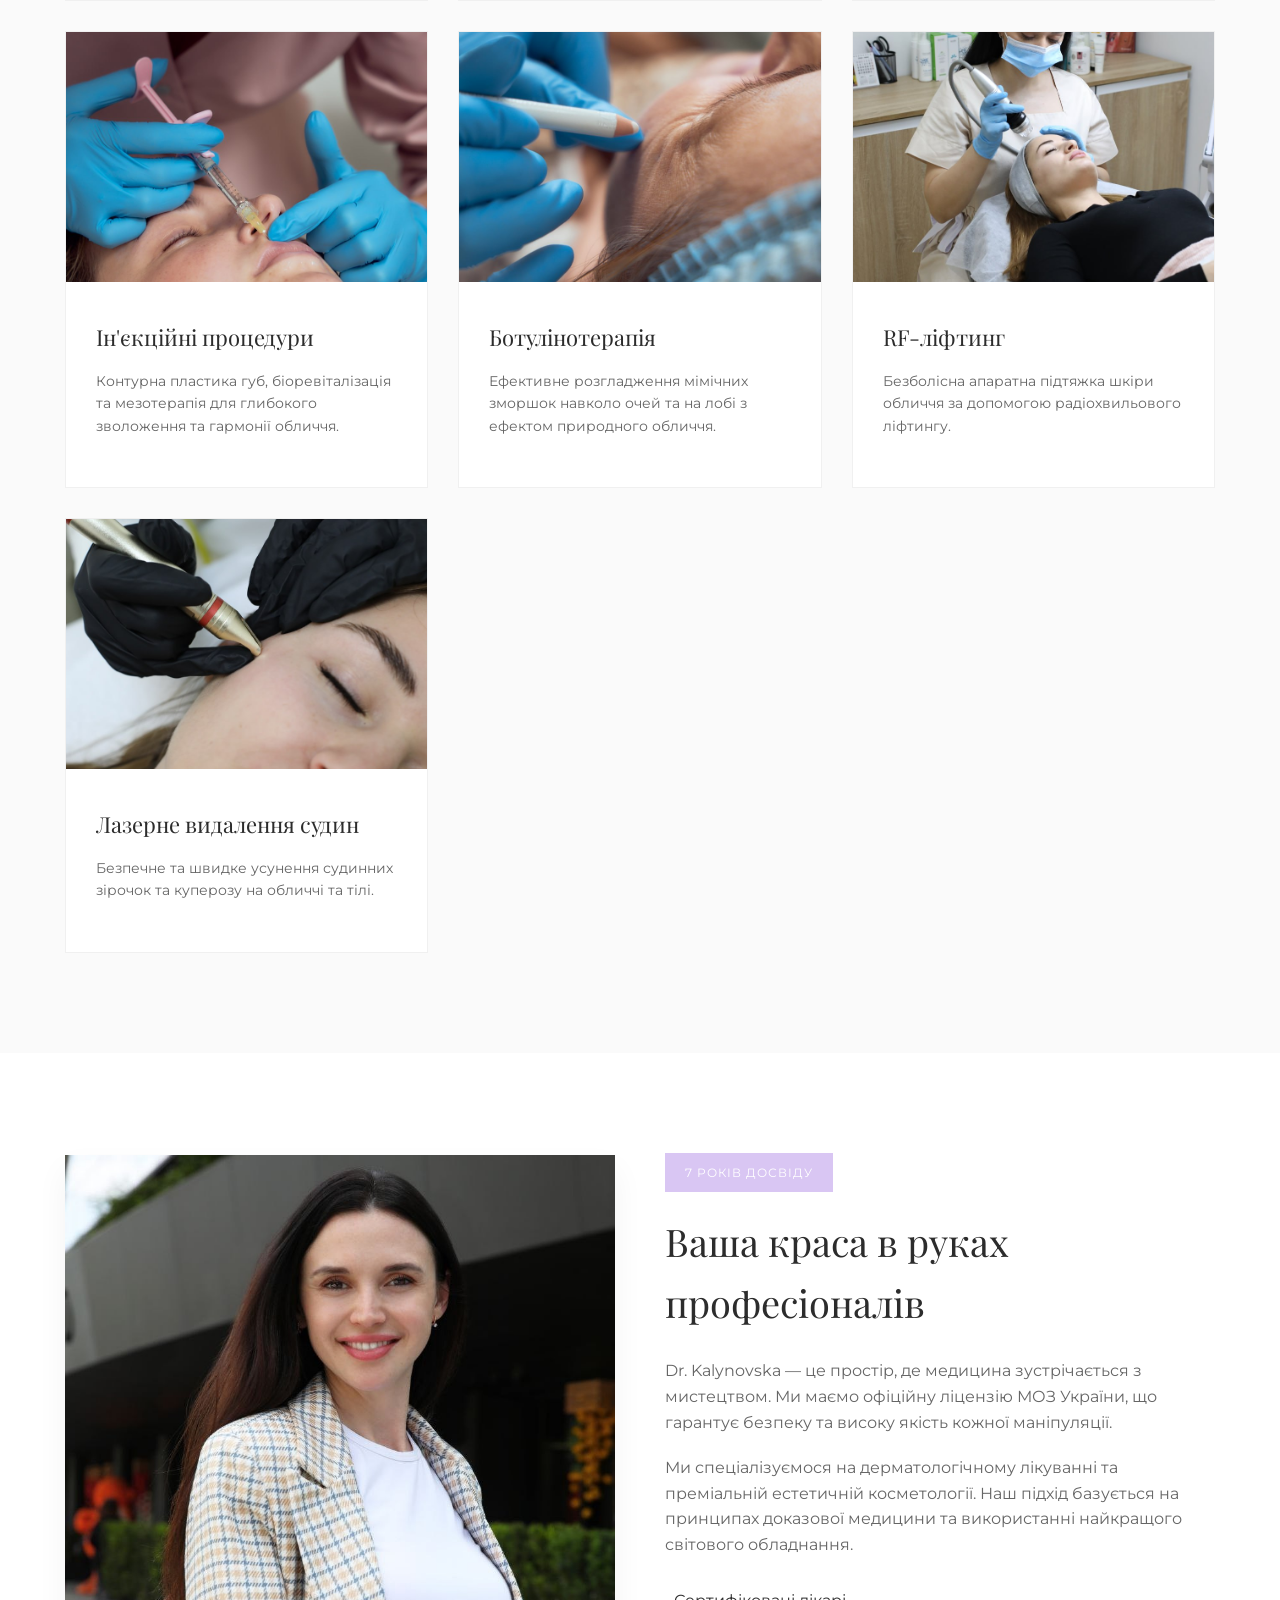
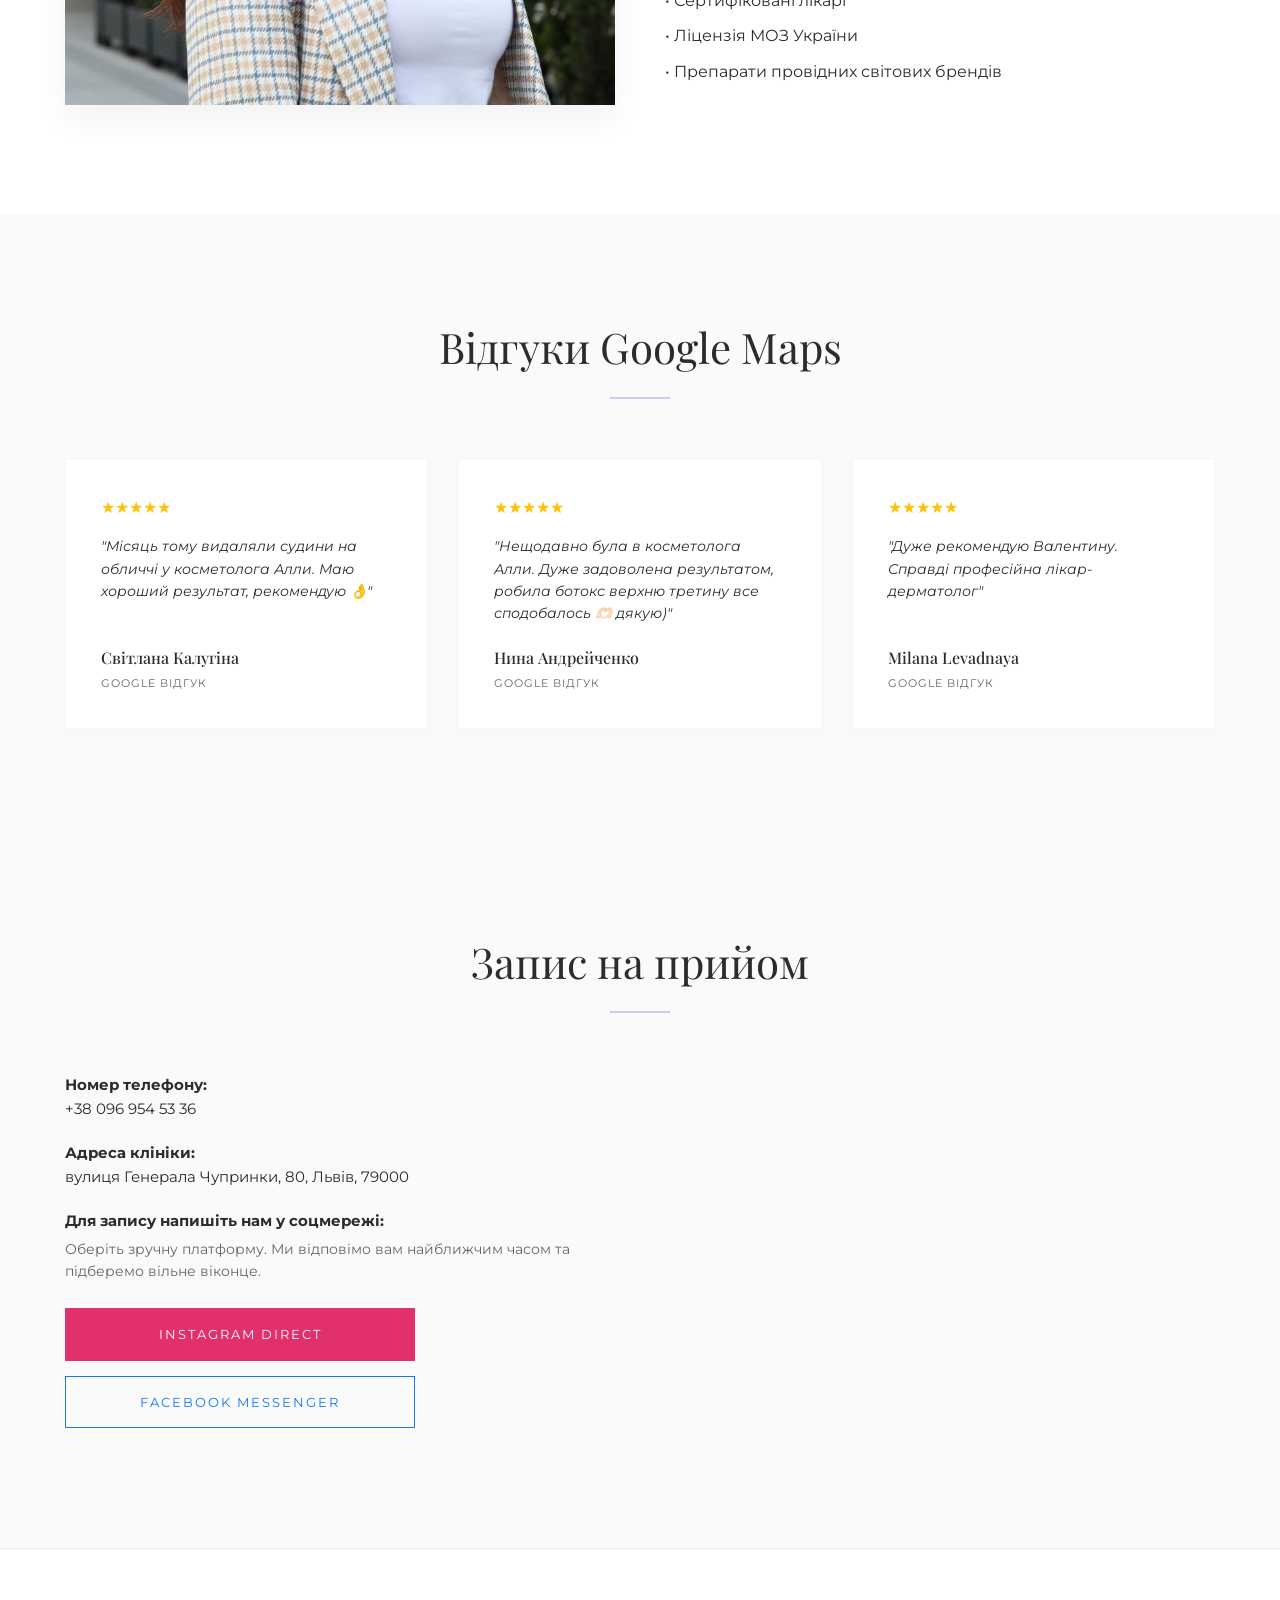
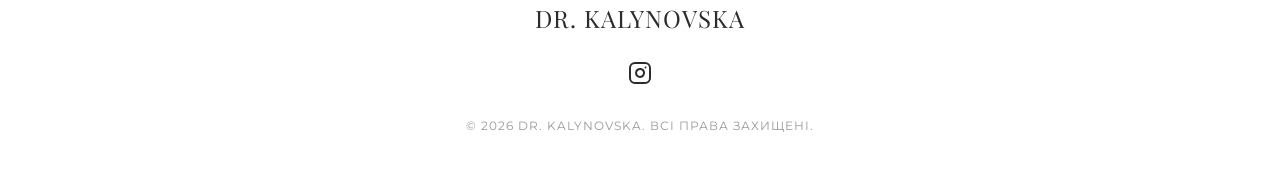
==== commit 508562ad: "Fix HTML formatting and structure" ====
--- a/index.html
+++ b/index.html
@@ -140,7 +140,7 @@
                     <span class="experience-badge">7 РОКІВ ДОСВІДУ</span>
                     <h2>Ваша краса в руках професіоналів</h2>
                     <p>Dr. Kalynovska — це простір, де медицина зустрічається з мистецтвом. Ми маємо офіційну ліцензію МОЗ України, що гарантує безпеку та високу якість кожної маніпуляції.</p>
-                    <p>Ми спеціалізуємося на дерматологічному лікуванні та преміальній естетичній косметологии. Наш підхід базується на принципах доказової медицини та використанні найкращого світового обладнання.</p>
+                    <p>Ми спеціалізуємося на дерматологічному лікуванні та преміальній естетичній косметології. Наш підхід базується на принципах доказової медицини та використанні найкращого світового обладнання.</p>
                     <ul>
                         <li>• Сертифіковані лікарі</li>
                         <li>• Ліцензія МОЗ України</li>
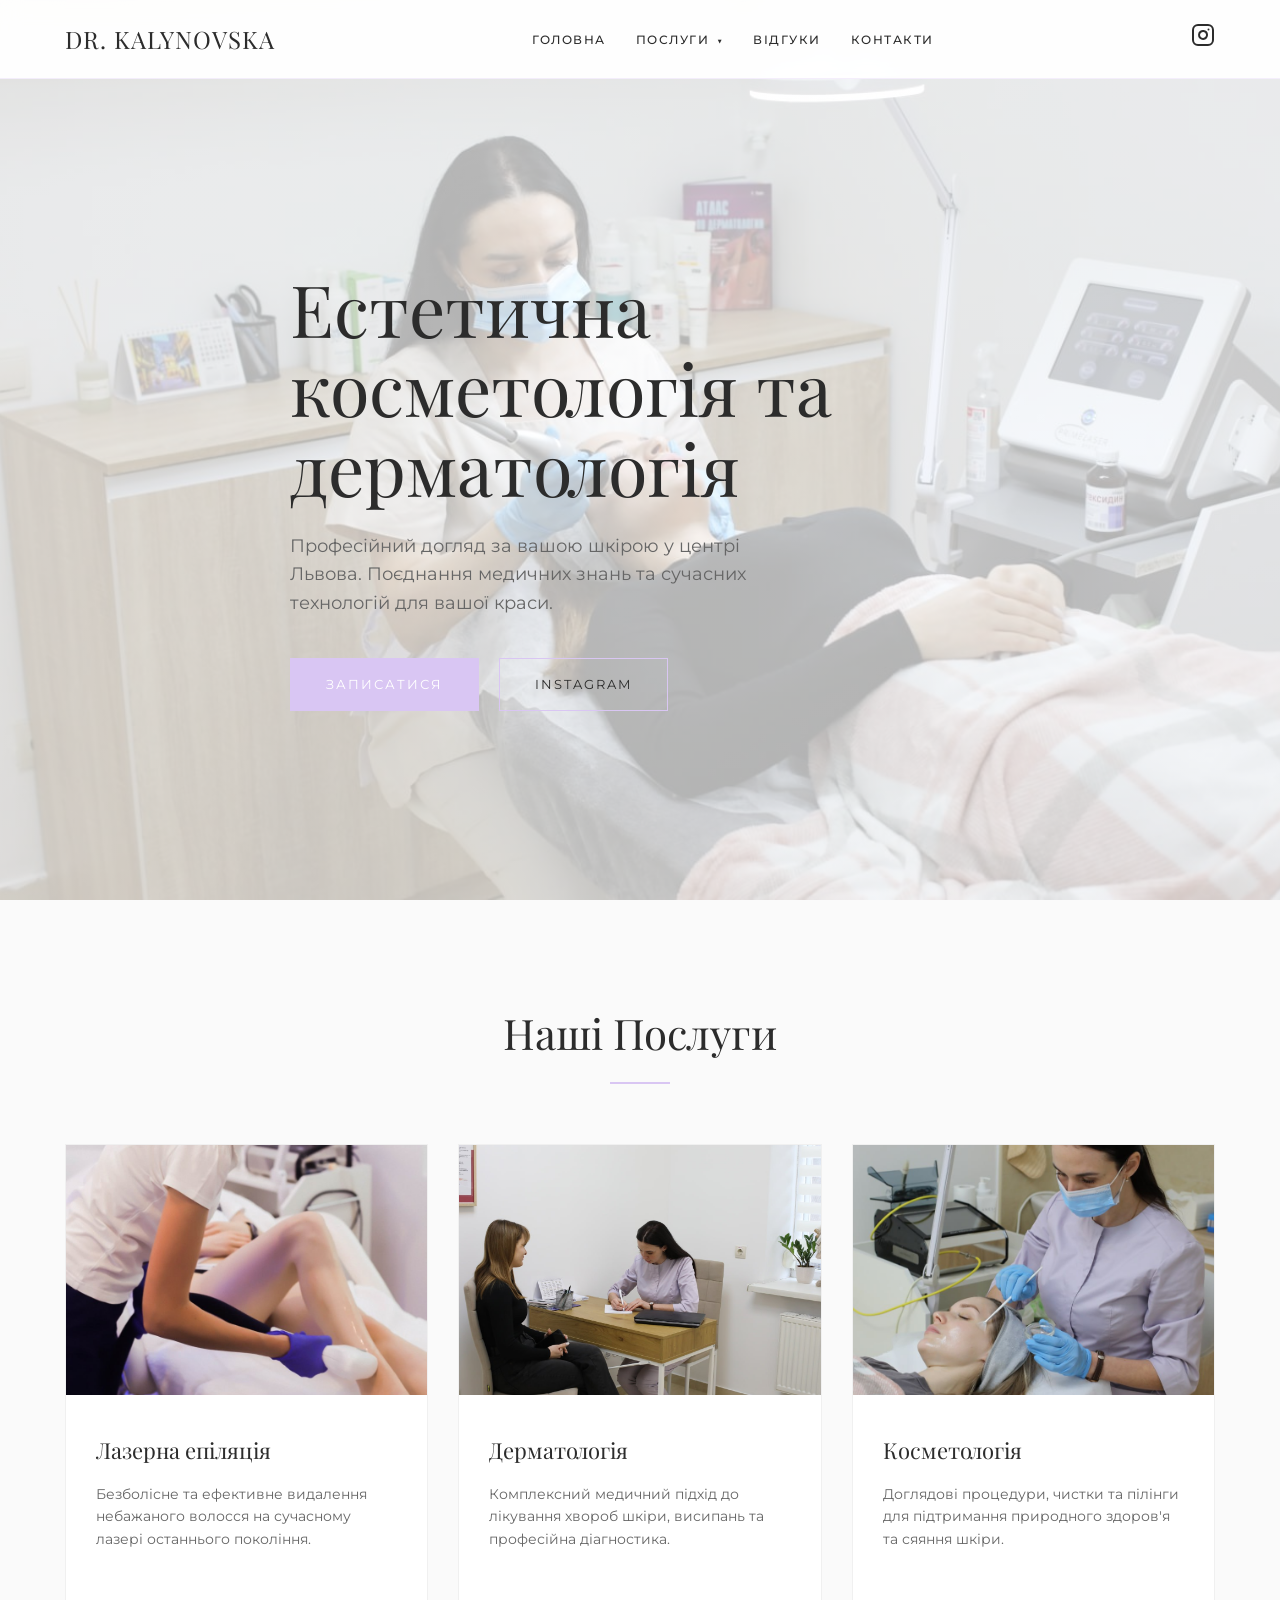
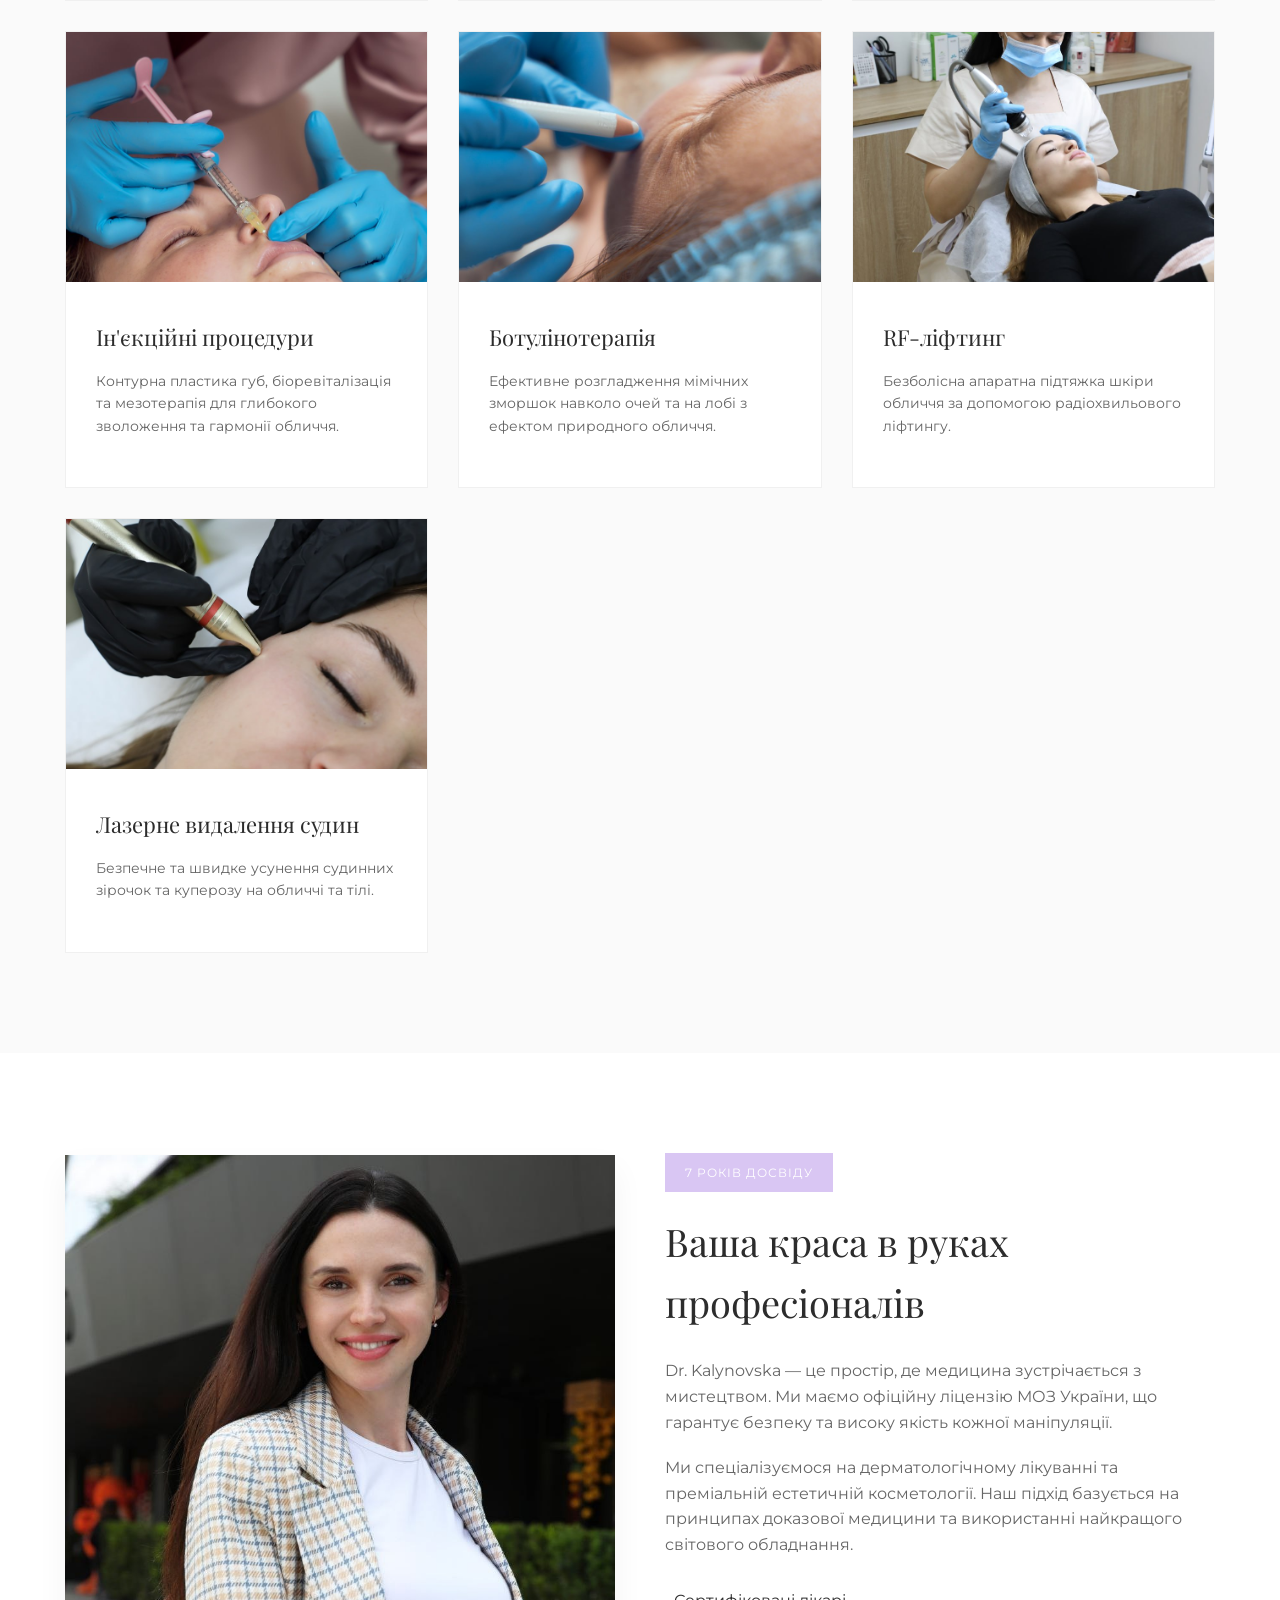
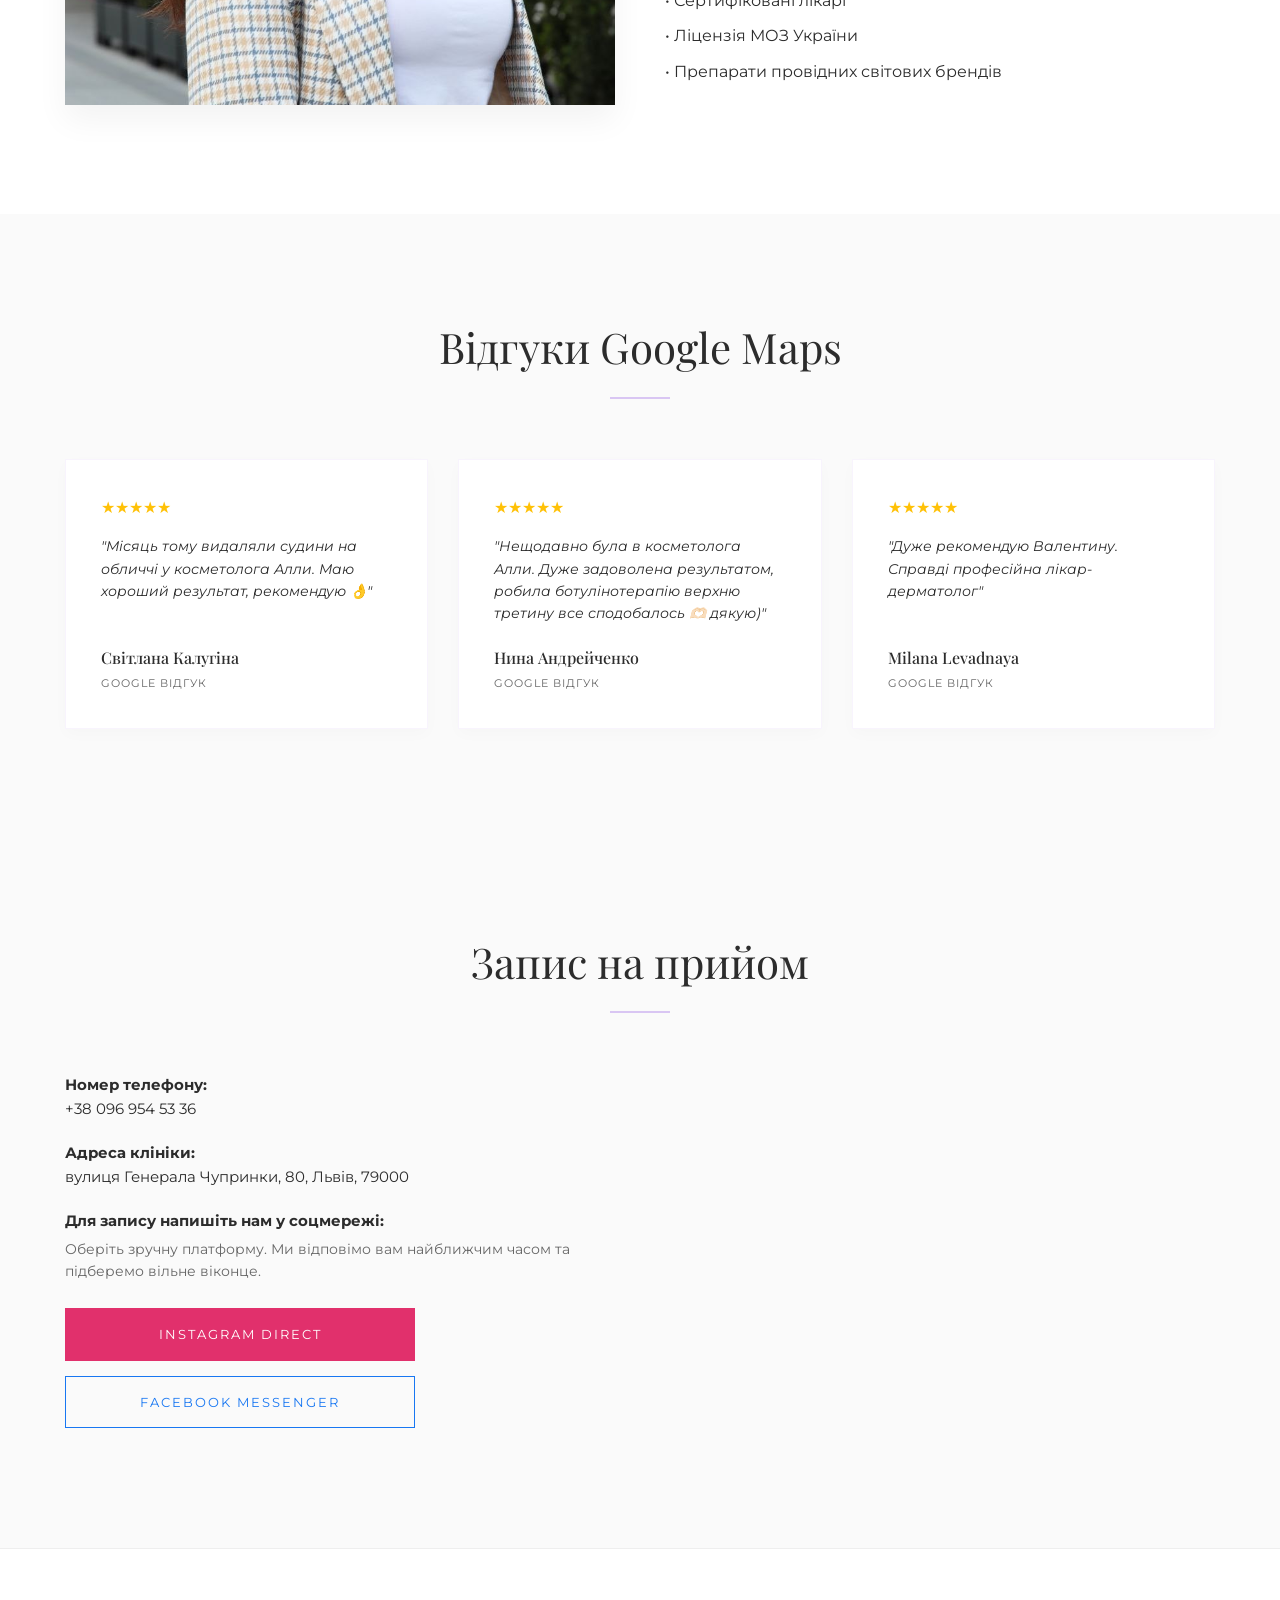
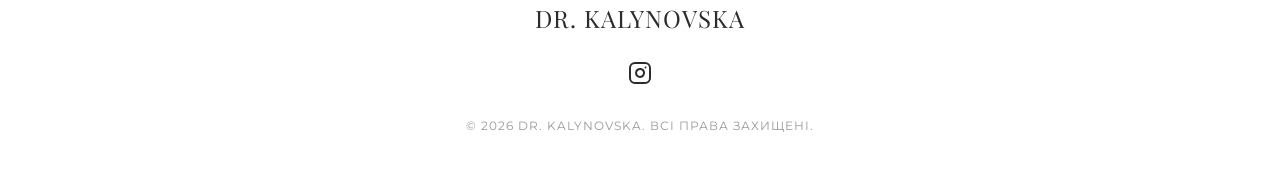
==== commit f27ed3ee: "Fix HTML formatting and structure" ====
--- a/index.html
+++ b/index.html
@@ -4,14 +4,26 @@
 <head>
     <meta charset="UTF-8">
     <meta name="viewport" content="width=device-width, initial-scale=1.0">
+    <!-- Google Tag Manager -->
+<script>(function(w,d,s,l,i){w[l]=w[l]||[];w[l].push({'gtm.start':
+new Date().getTime(),event:'gtm.js'});var f=d.getElementsByTagName(s)[0],
+j=d.createElement(s),dl=l!='dataLayer'?'&l='+l:'';j.async=true;j.src=
+'https://www.googletagmanager.com/gtm.js?id='+i+dl;f.parentNode.insertBefore(j,f);
+})(window,document,'script','dataLayer','GTM-PXTKJHD4');</script>
+<!-- End Google Tag Manager -->
     <title>Dr. Kalynovska | Косметологія та Дерматологія Львів</title>
     <link rel="preconnect" href="https://fonts.googleapis.com">
     <link rel="preconnect" href="https://fonts.gstatic.com" crossorigin>
     <link href="https://fonts.googleapis.com/css2?family=Montserrat:wght@300;400;500&family=Playfair+Display:ital,wght@0,400;0,600;1,400&display=swap" rel="stylesheet">
     <link rel="stylesheet" href="style.css">
+    <meta name="google-site-verification" content="w_-9Ux9FhPPwdL812nQJNh5VhbYXjtuamFFUvkXHEsM" />
 </head>
 
 <body>
+    <!-- Google Tag Manager (noscript) -->
+<noscript><iframe src="https://www.googletagmanager.com/ns.html?id=GTM-PXTKJHD4"
+height="0" width="0" style="display:none;visibility:hidden"></iframe></noscript>
+<!-- End Google Tag Manager (noscript) -->
     <nav>
         <div class="container nav-container">
             <a href="index.html" class="logo">DR. KALYNOVSKA</a>
@@ -168,7 +180,7 @@
 
                 <div class="review-card reveal">
                     <div class="review-stars">★★★★★</div>
-                    <p class="review-text">"Нещодавно була в косметолога Алли. Дуже задоволена результатом, робила ботокс верхню третину все сподобалось 🫶🏻 дякую)"</p>
+                    <p class="review-text">"Нещодавно була в косметолога Алли. Дуже задоволена результатом, робила ботулінотерапію верхню третину все сподобалось 🫶🏻 дякую)"</p>
                     <h4 class="review-author">Нина Андрейченко</h4>
                     <span class="review-date">Google відгук</span>
                 </div>
